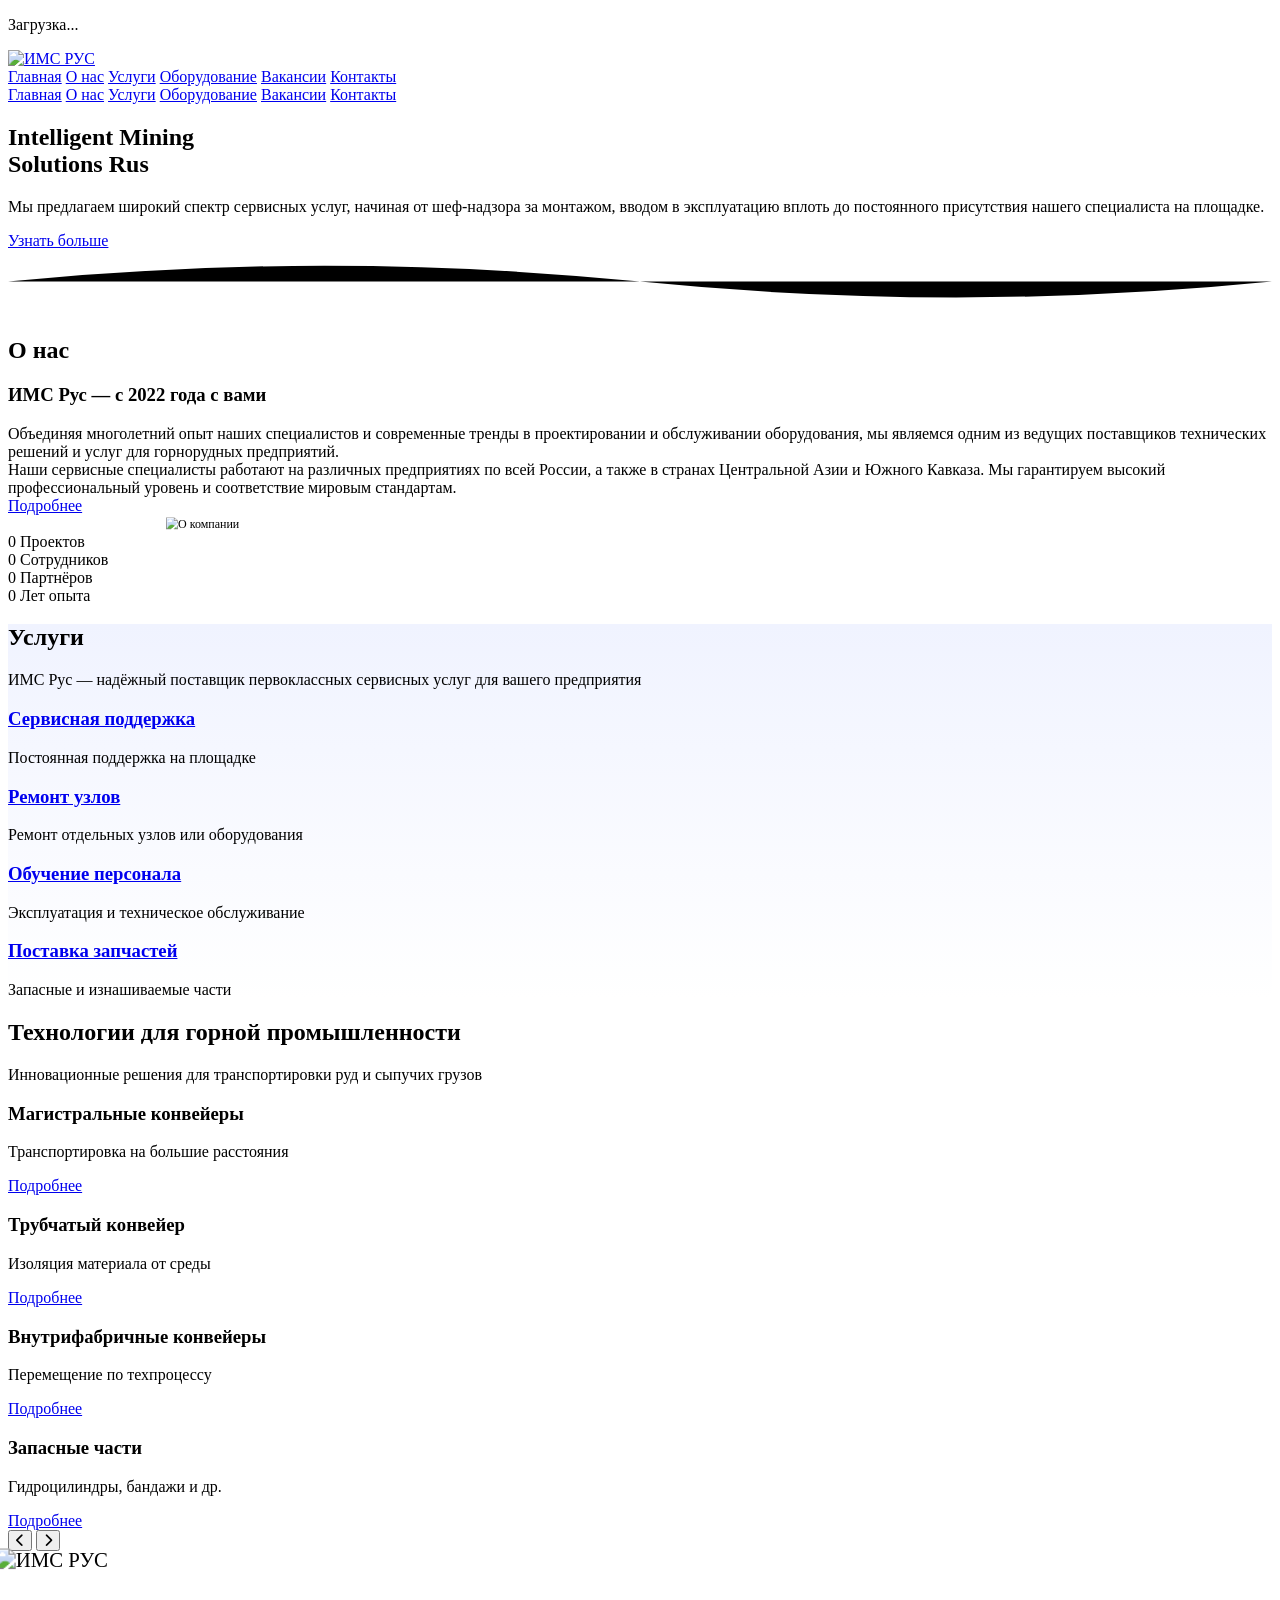
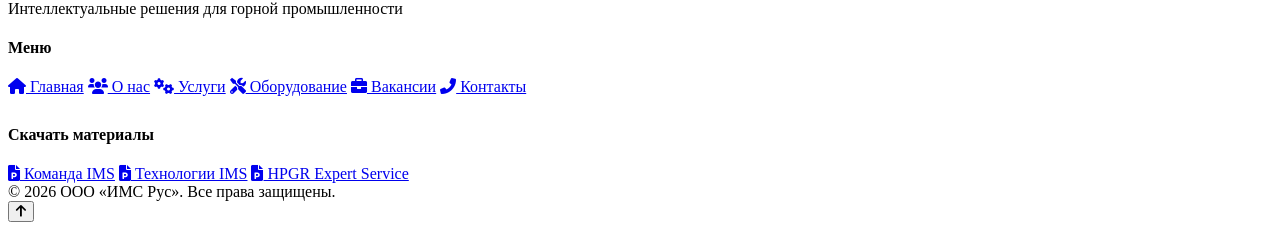
==== index.html @ cddc8744 "Add files via upload" ====
<!DOCTYPE html>
<html lang="ru">
<head>
    <meta charset="UTF-8">
    <meta name="viewport" content="width=device-width, initial-scale=1.0, maximum-scale=1.0, user-scalable=yes">
    <title>ИМС РУС — интеллектуальные решения</title>
    <link rel="preconnect" href="https://fonts.googleapis.com">
    <link rel="preconnect" href="https://fonts.gstatic.com" crossorigin>
    <link href="https://fonts.googleapis.com/css2?family=Inter:wght@400;700&family=Roboto:wght@400;700&family=Open+Sans:wght@400;700&display=swap" rel="stylesheet">
    <link rel="stylesheet" href="https://cdnjs.cloudflare.com/ajax/libs/font-awesome/6.0.0-beta3/css/all.min.css">
    <link rel="stylesheet" href="css/style.css">
    <script src="https://cdn.jsdelivr.net/particles.js/2.0.0/particles.min.js"></script>
</head>
<body>
    <div id="preloader">
        <div class="preloader-content">
            <div class="preloader-spinner"></div>
            <p>Загрузка...</p>
        </div>
    </div>

    <div id="particles-js" style="position: fixed; top: 0; left: 0; width: 100%; height: 100%; z-index: -3; pointer-events: none;"></div>

    <div class="progress-bar" id="progressBar"></div>

    <div class="shape shape--1"></div>
    <div class="shape shape--2"></div>
    <div class="shape shape--3"></div>
    <div class="shape shape--4"></div>

    <div class="industry-bg" id="industryBg"></div>

    <header id="header">
        <div class="container">
            <div class="header__inner">
                <a href="index.html" class="logo">
                    <img id="logoImg" src="images/logo.png" alt="ИМС РУС">
                </a>
                <nav class="nav">
                    <a href="index.html" class="active">Главная</a>
                    <a href="about.html">О нас</a>
                    <a href="servise.html">Услуги</a>
                    <a href="products.html">Оборудование</a>
                    <a href="vacancy.html">Вакансии</a>
                    <a href="contacts.html">Контакты</a>
                </nav>
                <div class="burger" id="burger">
                    <span></span>
                    <span></span>
                    <span></span>
                </div>
            </div>
            <div class="mobile-menu" id="mobileMenu">
                <a href="index.html" class="active">Главная</a>
                <a href="about.html">О нас</a>
                <a href="servise.html">Услуги</a>
                <a href="products.html">Оборудование</a>
                <a href="vacancy.html">Вакансии</a>
                <a href="contacts.html">Контакты</a>
            </div>
        </div>
    </header>

    <main>
        <section class="hero" id="home">
            <div class="hero__bg"></div>
            <div class="hero__overlay parallax-bg" style="background-image: url('images/hero_main1.jpg'); opacity: 0.4;"></div>
            <div class="hero__pattern"></div>
            <div class="container hero__content">
                <div class="hero__text-panel">
                    <h1 class="hero__title">Intelligent Mining<br>Solutions Rus</h1>
                    <p class="hero__subtitle">Мы предлагаем широкий спектр сервисных услуг, начиная от шеф-надзора за монтажом, вводом в эксплуатацию вплоть до постоянного присутствия нашего специалиста на площадке.</p>
                    <a href="about.html" class="btn btn--primary">Узнать больше</a>
                </div>
            </div>
        </section>

        <div class="section-divider">
            <svg class="divider-svg" viewBox="0 0 1200 60" preserveAspectRatio="none">
                <path class="divider-path" d="M0,30 Q300,0 600,30 T1200,30" />
            </svg>
        </div>

        <section class="section" id="about">
            <div class="container reveal">
                <h2 class="section__title">О нас</h2>
                <div class="about">
                    <div class="about__content text-card">
                        <h3 class="about__title">ИМС Рус — с 2022 года с вами</h3>
                        <div class="insight-cards">
                            <div class="insight-card">
                                <div class="insight-card__icon"></div>
                                <div class="insight-card__text">Объединяя многолетний опыт наших специалистов и современные тренды в проектировании и обслуживании оборудования, мы являемся одним из ведущих поставщиков технических решений и услуг для горнорудных предприятий.</div>
                            </div>
                            <div class="insight-card">
                                <div class="insight-card__icon"></div>
                                <div class="insight-card__text">Наши сервисные специалисты работают на различных предприятиях по всей России, а также в странах Центральной Азии и Южного Кавказа. Мы гарантируем высокий профессиональный уровень и соответствие мировым стандартам.</div>
                            </div>
                        </div>
                        <a href="about.html" class="btn btn--primary" style="margin-top: 30px;">Подробнее</a>
                    </div>
                    <div class="about__image dynamic-gradient-left" style="scale: 0.75;">
                        <img src="images/main4.jpg" alt="О компании">
                    </div>
                </div>
            </div>
            <div class="section__shape"></div>
        </section>

        <section class="section">
            <div class="container reveal">
                <div class="stats">
                    <div class="stat-item">
                        <span class="stat-number" data-target="50">0</span>
                        <span class="stat-label">Проектов</span>
                    </div>
                    <div class="stat-item">
                        <span class="stat-number" data-target="120">0</span>
                        <span class="stat-label">Сотрудников</span>
                    </div>
                    <div class="stat-item">
                        <span class="stat-number" data-target="30">0</span>
                        <span class="stat-label">Партнёров</span>
                    </div>
                    <div class="stat-item">
                        <span class="stat-number" data-target="15">0</span>
                        <span class="stat-label">Лет опыта</span>
                    </div>
                </div>
            </div>
        </section>

        <section class="section conveyor-bg" id="services" style="background: linear-gradient(180deg, #f0f3ff 0%, #ffffff 100%);">
            <div class="container reveal">
                <h2 class="section__title">Услуги</h2>
                <p class="section__subtitle">ИМС Рус — надёжный поставщик первоклассных сервисных услуг для вашего предприятия</p>
                <div class="services-grid reveal-stagger">
                    <div class="service-card">
                        <div class="service-card__image" style="background-image: url('images/pididi.jpg');"></div>
                        <div class="service-card__content">
                            <h3 class="service-card__title"><a href="servise.html">Сервисная поддержка</a></h3>
                            <p class="service-card__text">Постоянная поддержка на площадке</p>
                        </div>
                    </div>
                    <div class="service-card">
                        <div class="service-card__image" style="background-image: url('images/dydya1.jpg');"></div>
                        <div class="service-card__content">
                            <h3 class="service-card__title"><a href="servise.html">Ремонт узлов</a></h3>
                            <p class="service-card__text">Ремонт отдельных узлов или оборудования</p>
                        </div>
                    </div>
                    <div class="service-card">
                        <div class="service-card__image" style="background-image: url('images/dydya.jpg');"></div>
                        <div class="service-card__content">
                            <h3 class="service-card__title"><a href="servise.html">Обучение персонала</a></h3>
                            <p class="service-card__text">Эксплуатация и техническое обслуживание</p>
                        </div>
                    </div>
                    <div class="service-card">
                        <div class="service-card__image" style="background-image: url('images/zaph.jpg');"></div>
                        <div class="service-card__content">
                            <h3 class="service-card__title"><a href="servise.html">Поставка запчастей</a></h3>
                            <p class="service-card__text">Запасные и изнашиваемые части</p>
                        </div>
                    </div>
                </div>
            </div>
            <div class="section__shape--left"></div>
        </section>

        <section class="section" id="products">
            <div class="container reveal">
                <h2 class="section__title">Технологии для горной промышленности</h2>
                <p class="section__subtitle">Инновационные решения для транспортировки руд и сыпучих грузов</p>
                <div class="products-slider">
                    <div class="slider-container" id="slider">
                        <div class="product-card">
                            <div class="product-card__image" style="background-image: url('images/magistr.jpg');"></div>
                            <div class="product-card__content">
                                <h3 class="product-card__title">Магистральные конвейеры</h3>
                                <p class="product-card__descr">Транспортировка на большие расстояния</p>
                                <a href="products.html" class="btn-small">Подробнее</a>
                            </div>
                        </div>
                        <div class="product-card">
                            <div class="product-card__image" style="background-image: url('images/truba.jpg');"></div>
                            <div class="product-card__content">
                                <h3 class="product-card__title">Трубчатый конвейер</h3>
                                <p class="product-card__descr">Изоляция материала от среды</p>
                                <a href="products.html" class="btn-small">Подробнее</a>
                            </div>
                        </div>
                        <div class="product-card">
                            <div class="product-card__image" style="background-image: url('images/fabric.jpg');"></div>
                            <div class="product-card__content">
                                <h3 class="product-card__title">Внутрифабричные конвейеры</h3>
                                <p class="product-card__descr">Перемещение по техпроцессу</p>
                                <a href="products.html" class="btn-small">Подробнее</a>
                            </div>
                        </div>
                        <div class="product-card">
                            <div class="product-card__image" style="background-image: url('images/fallos.jpg');"></div>
                            <div class="product-card__content">
                                <h3 class="product-card__title">Запасные части</h3>
                                <p class="product-card__descr">Гидроцилиндры, бандажи и др.</p>
                                <a href="products.html" class="btn-small">Подробнее</a>
                            </div>
                        </div>
                    </div>
                </div>
                <button class="slider-btn slider-prev"><i class="fas fa-chevron-left"></i></button>
                <button class="slider-btn slider-next"><i class="fas fa-chevron-right"></i></button>
            </div>
        </section>
    </main>

    <footer id="contacts">
        <div class="container">
            <div class="footer__grid">
        <div class="footer__col footer__col--logo">
            <img src="images/logo_negate.png" alt="ИМС РУС" class="no-lightbox" style="max-width: 280px; margin-bottom: 15px; scale: 1.3;">
            <p>Интеллектуальные решения для горной промышленности</p>
        </div>
        <div class="footer__col footer__col--menu">
        <h4>Меню</h4>
        <div class="menu-links">
            <a href="index.html"><i class="fas fa-home"></i> Главная</a>
            <a href="about.html"><i class="fas fa-users"></i> О нас</a>
            <a href="servise.html"><i class="fas fa-cogs"></i> Услуги</a>
            <a href="products.html"><i class="fas fa-tools"></i> Оборудование</a>
            <a href="vacancy.html"><i class="fas fa-briefcase"></i> Вакансии</a>
            <a href="contacts.html"><i class="fas fa-phone-alt"></i> Контакты</a>
        </div>

        <h4 style="margin-top: 30px;">Скачать материалы</h4>
        <div class="materials-links">
            <a href="download/1.pdf" target="_blank"><i class="fas fa-file-powerpoint"></i> Команда IMS</a>
            <a href="download/2.pdf" target="_blank"><i class="fas fa-file-powerpoint"></i> Технологии IMS</a>
            <a href="download/IMS_3.pptx" target="_blank"><i class="fas fa-file-powerpoint"></i> HPGR Expert Service</a>
        </div>
    </div>
        </div>
        <div class="footer__bottom">
    © 2026 ООО «ИМС Рус». Все права защищены.
</div>
    </footer>

    <button class="scroll-top" id="scrollTop"><i class="fas fa-arrow-up"></i></button>

    <script src="script/script.js"></script>
</body>
</html>
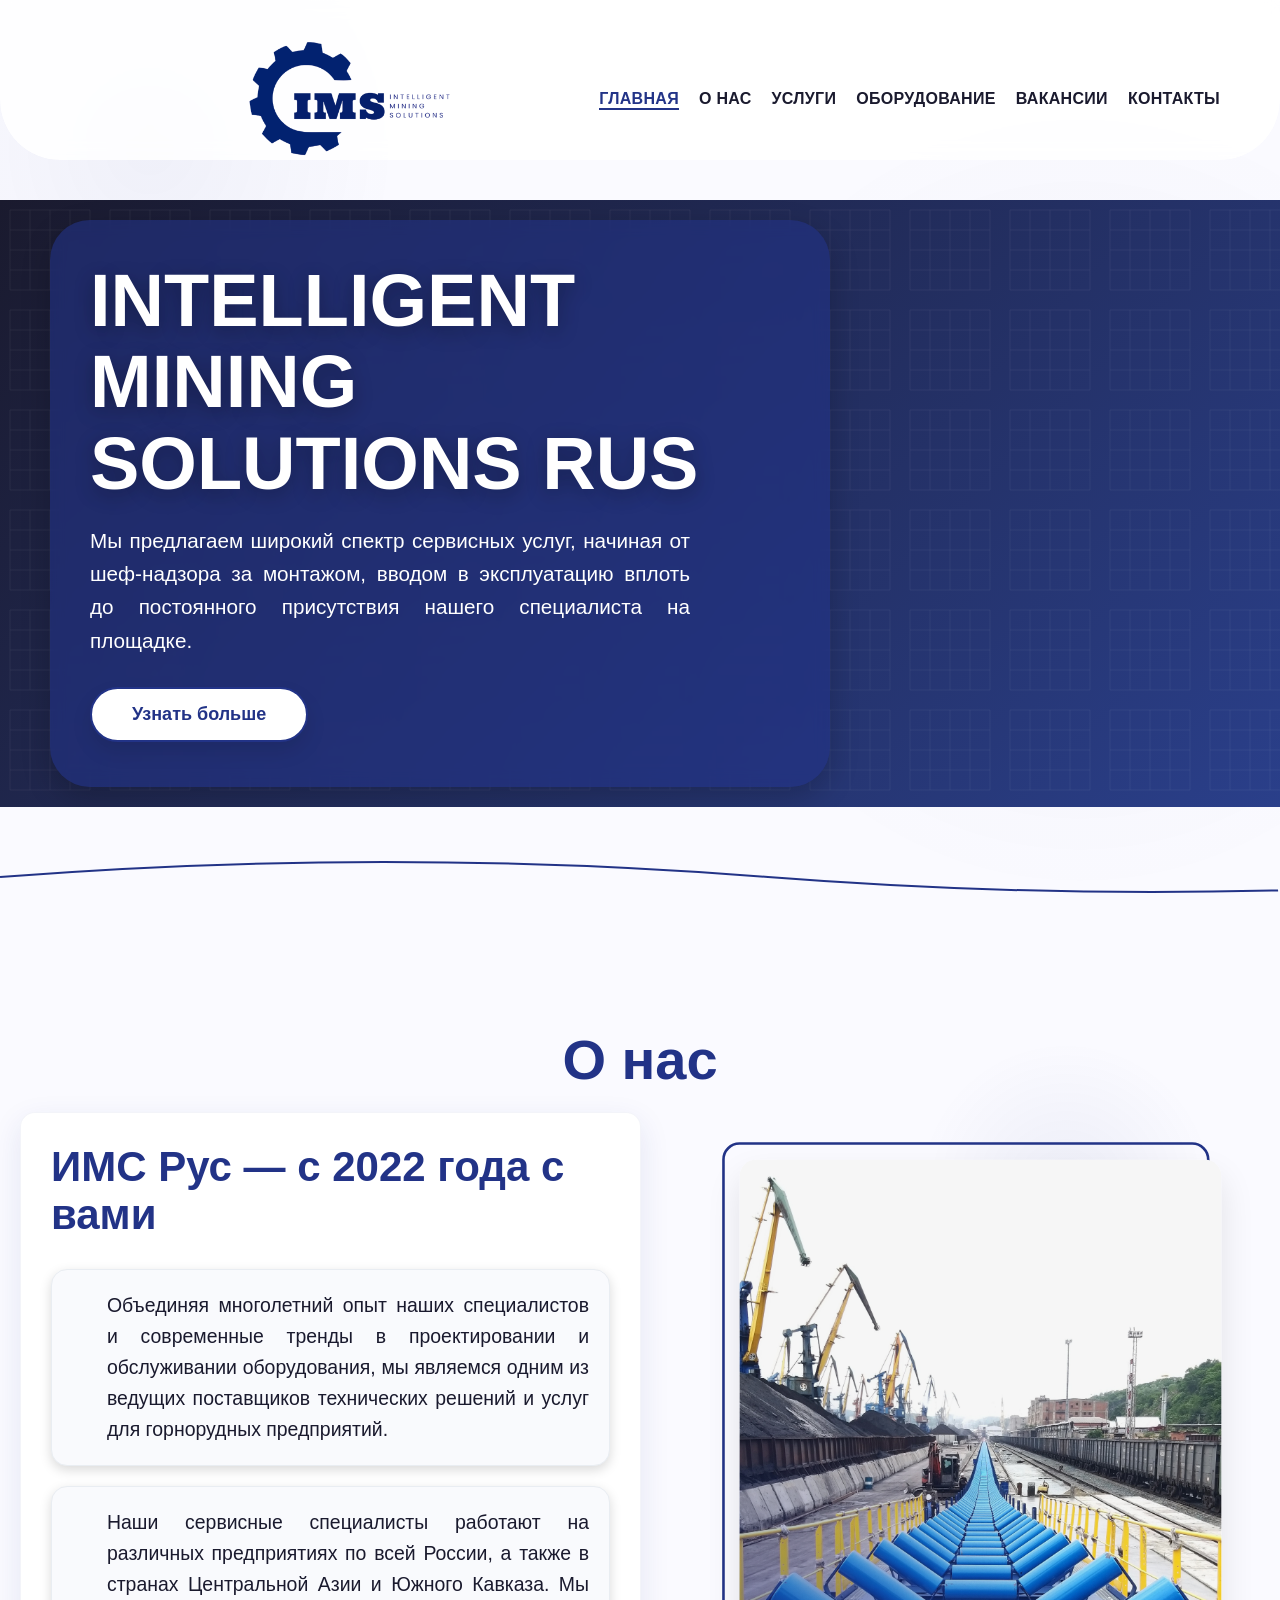
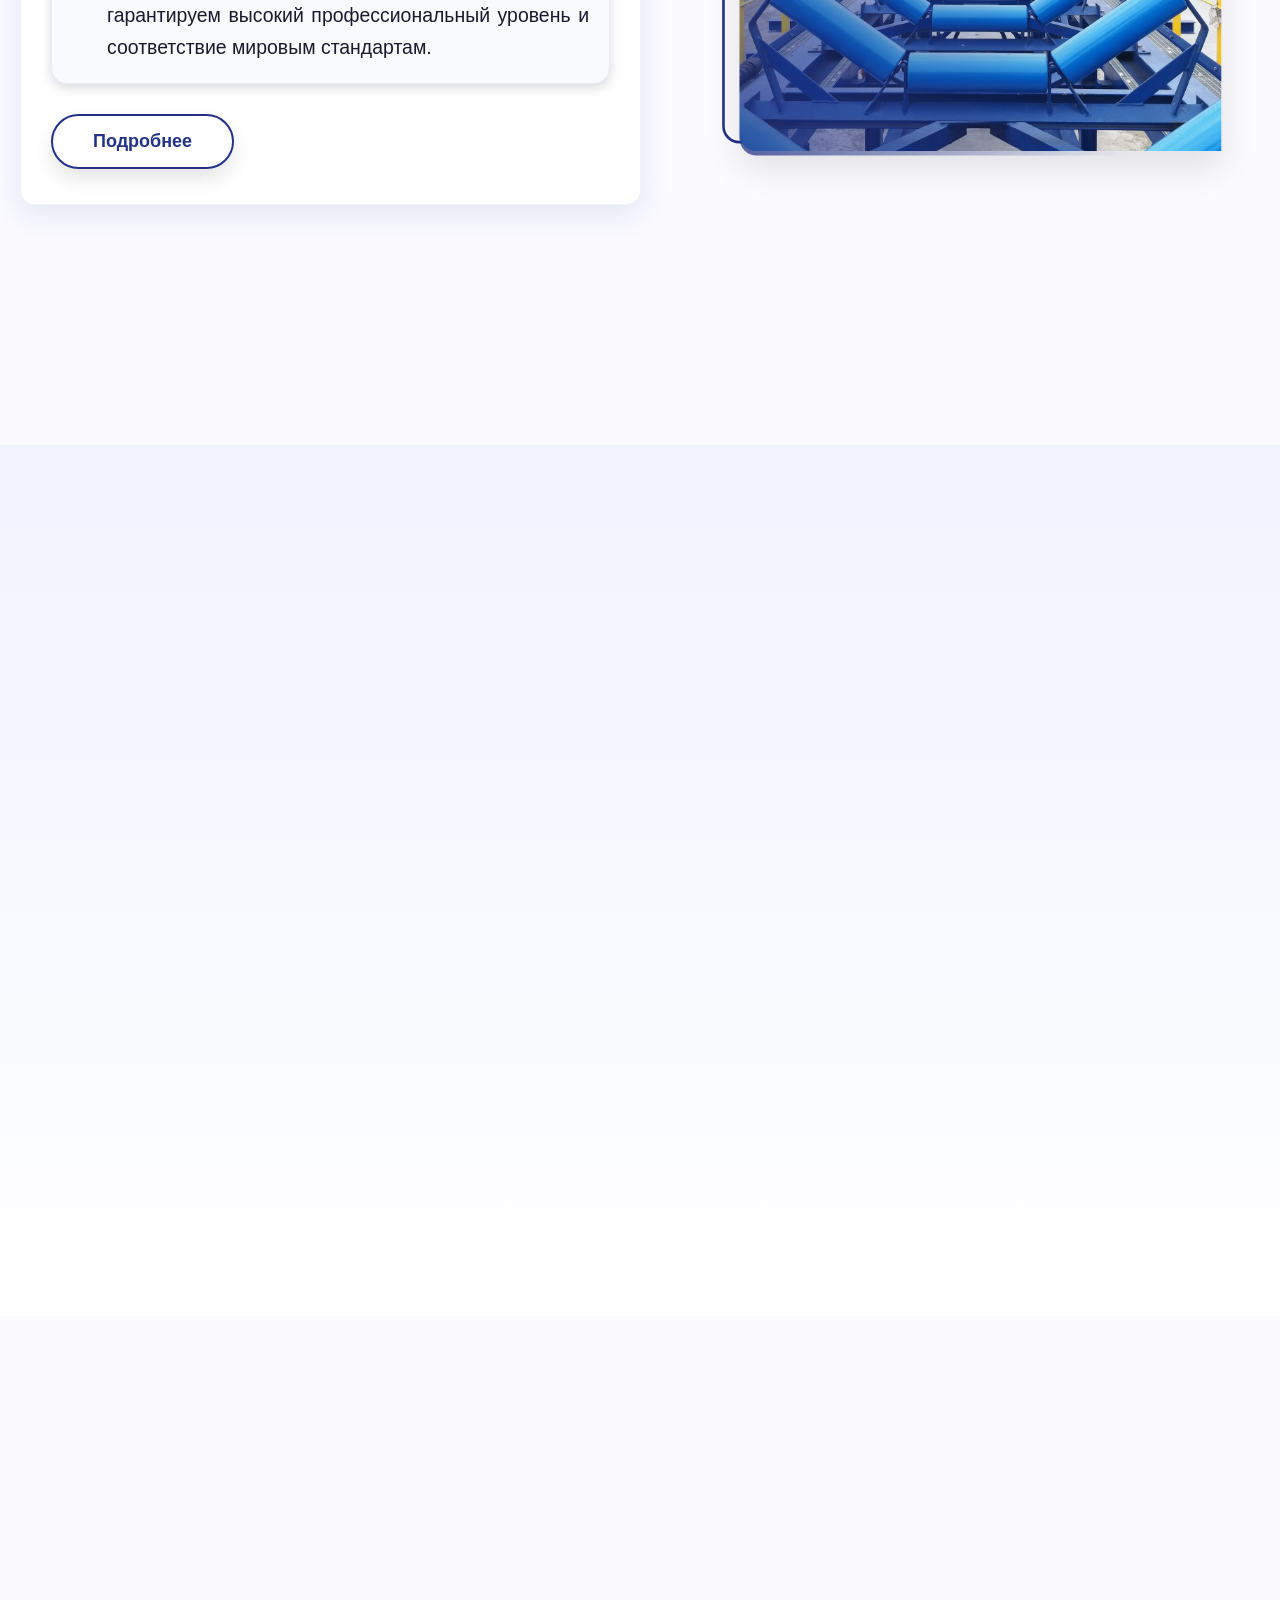
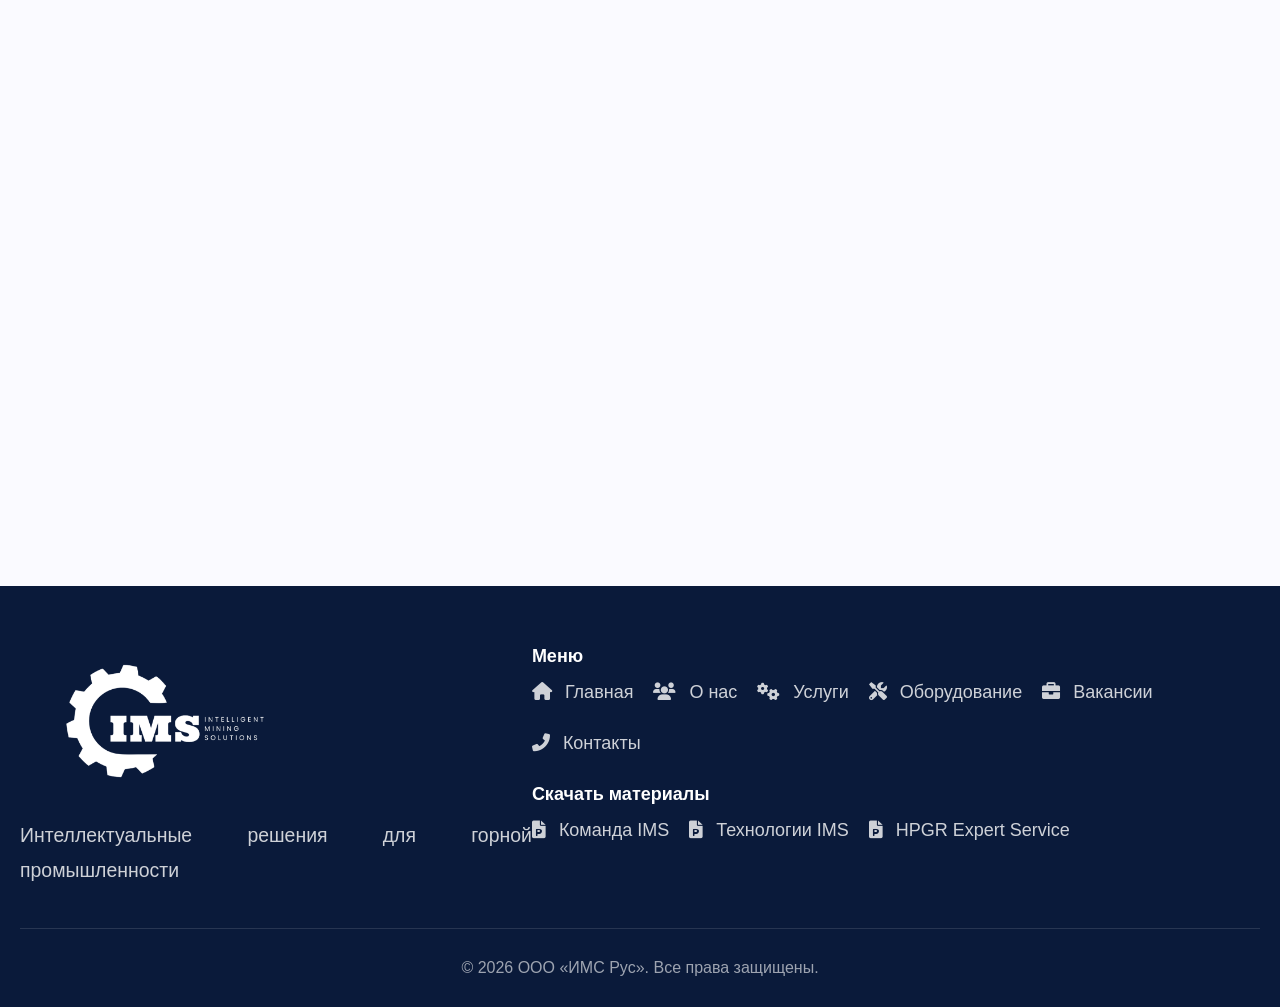
==== commit f7848bee: "Add files via upload" ====
--- a/index.html
+++ b/index.html
@@ -150,7 +150,7 @@
                         </div>
                     </div>
                     <div class="service-card">
-                        <div class="service-card__image" style="background-image: url('images/dydya.jpg');"></div>
+                        <div class="service-card__image" style="background-image: url('images/dydya.JPG');"></div>
                         <div class="service-card__content">
                             <h3 class="service-card__title"><a href="servise.html">Обучение персонала</a></h3>
                             <p class="service-card__text">Эксплуатация и техническое обслуживание</p>
--- a/css/style.css
+++ b/css/style.css
@@ -0,0 +1,2675 @@
+* {
+    margin: 0;
+    padding: 0;
+    box-sizing: border-box;
+}
+
+
+
+body {
+    font-family: 'Open Sans', sans-serif;
+    font-size: 18px;
+    color: #1a1a2e;
+    background: #fafaff;
+    overflow-x: hidden;
+    position: relative;
+}
+/* Геометрические фоны */
+.shape {
+    position: fixed;
+    z-index: -2;
+    opacity: 0.4;
+    pointer-events: none;
+}
+.shape--1 {
+    top: -100px;
+    left: -100px;
+    width: 500px;
+    height: 500px;
+    background: radial-gradient(circle, #22338720 0%, transparent 70%);
+    border-radius: 50%;
+}
+.shape--2 {
+    bottom: 0;
+    right: -200px;
+    width: 800px;
+    height: 800px;
+    background: radial-gradient(circle, #1a297320 0%, transparent 70%);
+    border-radius: 50%;
+}
+.shape--3 {
+    top: 30%;
+    left: 10%;
+    width: 300px;
+    height: 300px;
+    background: repeating-linear-gradient(45deg, #22338710 0px, #22338710 20px, transparent 20px, transparent 40px);
+    transform: rotate(15deg);
+}
+.shape--4 {
+    bottom: 20%;
+    right: 5%;
+    width: 400px;
+    height: 200px;
+    background: linear-gradient(135deg, #1a297315 0%, #22338715 100%);
+    clip-path: polygon(25% 0%, 100% 0%, 75% 100%, 0% 100%);
+}
+
+/* Контейнер для индустриальных фоновых элементов */
+.industry-bg {
+    position: fixed;
+    top: 0;
+    left: 0;
+    width: 100%;
+    height: 100%;
+    z-index: -1;
+    pointer-events: none;
+    overflow: hidden;
+}
+.industry-item {
+    position: absolute;
+    color: #aaa;
+    opacity: 0.15;
+    font-size: 46px;
+    transform: translate(-50%, -50%);
+    transition: opacity 0.3s, filter 0.3s, transform 0.3s;
+    filter: blur(2px);
+    will-change: transform, opacity, filter;
+    pointer-events: none;
+}
+.industry-item.active {
+    opacity: 0.6;
+    filter: blur(0);
+    z-index: 1;
+}
+
+.container {
+    max-width: 1400px;
+    margin: 0 auto;
+    padding: 0 20px;
+}
+/* Шапка */
+header {
+    position: sticky;
+    top: 0;
+    z-index: 100;
+    background: transparent;
+    backdrop-filter: none;
+    border-radius: 60px 60px 60px 60px !important;
+    transition: box-shadow 0.5s ease;
+}
+header::before {
+    content: '';
+    position: absolute;
+    top: 0;
+    left: 50%;
+    transform: translateX(-50%) translateZ(0);
+    width: 100%;
+    height: 80%;
+    background: rgba(255, 255, 255, 0.85);
+    backdrop-filter: blur(8px);
+    -webkit-backdrop-filter: blur(8px);
+    z-index: -1;
+    border-radius: 0 0 60px 60px;
+    transition: border-radius 0.5s ease, width 0.5s ease, background 0.5s ease;
+    -webkit-mask-image: -webkit-radial-gradient(white, black);
+    mask-image: radial-gradient(white, black);
+    overflow: hidden;
+    will-change: width, border-radius;
+}
+header.scrolled::before {
+    background: rgba(255, 255, 255, 0.5);
+    transition: border-radius 0.5s ease, width 0.5s ease, background 0.5s ease;
+    border-radius: 0px 0px 120px 120px !important;
+    width: 65%;
+}
+.header__inner {
+    display: flex;
+    align-items: center;
+    justify-content: space-between;
+    padding: 2px 0;
+}
+.logo {
+    display: flex;
+    width: 350px;
+    justify-content: center;
+    align-items: center;
+    height: 250px;
+    overflow: hidden;
+    margin-left: 120px;
+}
+.logo img {
+    margin-right: 0px;
+    width: 90%;
+    height: 90%;
+    object-fit: cover;
+}
+.nav {
+    display: flex;
+    gap: 20px;
+    padding: 2px 40px;
+    border-radius: 50px;
+    margin-left: 10px;
+}
+.nav a {
+    font-weight: 600;
+    font-size: 16px;
+    color: #1a1a2e;
+    text-decoration: none;
+    position: relative;
+    padding-bottom: 2px;
+    text-transform: uppercase;
+    letter-spacing: 0.3px;
+    transition: color 0.3s;
+    white-space: nowrap;
+}
+.nav a::after {
+    content: '';
+    position: absolute;
+    left: 0;
+    bottom: 0;
+    width: 0;
+    height: 2px;
+    background: #223387;
+    transition: width 0.3s;
+}
+.nav a:hover {
+    color: #223387;
+}
+.nav a:hover::after {
+    width: 100%;
+}
+.burger {
+    display: none;
+    flex-direction: column;
+    gap: 5px;
+    cursor: pointer;
+    margin-left: auto;
+}
+.burger span {
+    width: 25px;
+    height: 3px;
+    background: #223387;
+    border-radius: 3px;
+    transition: all 0.3s;
+}
+.burger.active span:nth-child(1) {
+    transform: rotate(45deg) translate(5px, 5px);
+}
+.burger.active span:nth-child(2) {
+    opacity: 0;
+}
+.burger.active span:nth-child(3) {
+    transform: rotate(-45deg) translate(7px, -7px);
+}
+.mobile-menu {
+    display: none;
+    background: white;
+    padding: 80px;
+    border-radius: 0 0 20px 20px;
+    box-shadow: 0 10px 30px rgba(0,0,0,0.1);
+}
+.mobile-menu.active {
+    display: block;
+}
+.mobile-menu a {
+    display: block;
+    padding: 12px 0;
+    font-weight: 600;
+    color: #1a1a2e;
+    text-decoration: none;
+    border-bottom: 1px solid #eee;
+}
+.mobile-menu a:last-child {
+    border-bottom: none;
+}
+/* Герой */
+.hero {
+    position: relative;
+    min-height: 600px;
+    display: flex;
+    align-items: center;
+    color: white;
+    overflow: hidden;
+}
+.hero__bg {
+    position: absolute;
+    top: 0;
+    left: 0;
+    width: 100%;
+    height: 100%;
+    background: linear-gradient(135deg, #1a1a2e, #2a3f8a, #1a1a2e);
+    background-size: 200% 200%;
+    animation: gradientShift 15s ease infinite;
+    z-index: -2;
+}
+@keyframes gradientShift {
+    0% { background-position: 0% 50%; }
+    50% { background-position: 100% 50%; }
+    100% { background-position: 0% 50%; }
+}
+.hero__overlay {
+    position: absolute;
+    top: 0;
+    left: 0;
+    width: 100%;
+    height: 100%;
+    background-size: cover;
+    background-position: center;
+    z-index: -2;
+    opacity: 0.7;
+}
+.hero__pattern {
+    position: absolute;
+    top: 0;
+    left: 0;
+    width: 100%;
+    height: 100%;
+    background-image: url('data:image/svg+xml;utf8,<svg xmlns="http://www.w3.org/2000/svg" viewBox="0 0 100 100" opacity="0.1"><path d="M10 10 L 90 10 M10 30 L 90 30 M10 50 L 90 50 M10 70 L 90 70 M10 90 L 90 90 M10 10 L 10 90 M30 10 L 30 90 M50 10 L 50 90 M70 10 L 70 90 M90 10 L 90 90" stroke="white" stroke-width="0.5" fill="none"/></svg>');
+    background-size: 100px 100px;
+    z-index: -1;
+    pointer-events: none;
+}
+.hero__content {
+    max-width: 800px;
+    padding: 20px 20px 20px 0;
+    margin-left: 50px;
+    z-index: 2;
+    position: relative;
+}
+.hero__text-panel {
+    background: rgba(34, 51, 135, 0.6);
+    backdrop-filter: blur(8px);
+    border-radius: 40px;
+    padding: 40px;
+    box-shadow: 0 10px 30px rgba(0,0,0,0.2);
+}
+.hero__title {
+    font-weight: 700;
+    font-size: 74px;
+    line-height: 1.1;
+    margin-bottom: 20px;
+    text-transform: uppercase;
+    text-shadow: 0 5px 20px rgba(0,0,0,0.3);
+}
+.hero__subtitle {
+    font-size: 22px;
+    font-weight: 400;
+    line-height: 1.6;
+    margin-bottom: 30px;
+    max-width: 600px;
+}
+.btn {
+    display: inline-block;
+    padding: 15px 40px;
+    font-weight: 600;
+    font-size: 18px;
+    text-decoration: none;
+    border-radius: 50px;
+    transition: all 0.3s;
+    border: 2px solid #223387;
+    cursor: pointer;
+    position: relative;
+    overflow: hidden;
+}
+.btn--primary {
+    background: white;
+    color: #223387;
+    box-shadow: 0 10px 20px rgba(0,0,0,0.1);
+}
+.btn--primary:hover {
+    background: #223387;
+    color: white;
+    transform: translateY(-3px);
+    box-shadow: 0 15px 30px rgba(34,51,135,0.3);
+}
+.btn-small {
+    display: inline-block;
+    padding: 10px 25px;
+    background: white;
+    color: #223387;
+    border-radius: 50px;
+    text-decoration: none;
+    font-weight: 500;
+    font-size: 16px;
+    border: 2px solid #223387;
+    transition: all 0.3s;
+    position: relative;
+    overflow: hidden;
+}
+.btn-small:hover {
+    background: #223387;
+    color: white;
+}
+.ripple {
+    position: absolute;
+    border-radius: 50%;
+    background: rgba(255, 255, 255, 0.5);
+    transform: scale(0);
+    animation: ripple-animation 0.6s linear;
+    pointer-events: none;
+}
+@keyframes ripple-animation {
+    to { transform: scale(4); opacity: 0; }
+}
+.section {
+    padding: 80px 0;
+    position: relative;
+}
+.section__title {
+    font-weight: 700;
+    font-size: 56px;
+    color: #223387;
+    margin-bottom: 20px;
+    text-align: center;
+}
+.section__subtitle {
+    font-size: 22px;
+    color: #4a4a6a;
+    max-width: 700px;
+    margin: 0 auto 60px;
+    text-align: center;
+    line-height: 1.7;
+}
+.section__shape {
+    position: absolute;
+    top: 10%;
+    right: 5%;
+    width: 300px;
+    height: 300px;
+    background: radial-gradient(circle, #22338710 0%, transparent 70%);
+    border-radius: 50%;
+    z-index: -1;
+}
+.section__shape--left {
+    left: 5%;
+    right: auto;
+    background: linear-gradient(45deg, #1a297315, transparent);
+    clip-path: polygon(0 0, 100% 0, 80% 100%, 0% 100%);
+}
+.about {
+    display: flex;
+    gap: 60px;
+    align-items: center;
+}
+.about__content {
+    flex: 1;
+}
+.about__title {
+    font-size: 42px;
+    font-weight: 600;
+    color: #223387;
+    margin-bottom: 30px;
+}
+.about__text {
+    font-size: 20px;
+    line-height: 1.8;
+    color: #33334e;
+    margin-bottom: 30px;
+}
+.about__image {
+    flex: 1;
+    position: relative;
+}
+.about__image img {
+    width: 100%;
+    border-radius: 20px;
+    box-shadow: 0 20px 40px rgba(0,0,0,0.1);
+}
+.about__image::before {
+    content: '';
+    position: absolute;
+    top: -20px;
+    left: -20px;
+    width: 100%;
+    height: 100%;
+    border: 3px solid #223387;
+    border-radius: 20px;
+    z-index: -1;
+}
+.services-grid {
+    display: grid;
+    grid-template-columns: repeat(4, 1fr);
+    gap: 25px;
+    margin-top: 40px;
+}
+.service-card {
+    background: white;
+    border-radius: 20px;
+    overflow: hidden;
+    box-shadow: 0 15px 30px rgba(0,0,0,0.05);
+    transition: transform 0.4s, box-shadow 0.4s, border-color 0.4s;
+    border: 1px solid #eee;
+    width: 100%;
+    transform-style: preserve-3d;
+    perspective: 1000px;
+}
+.service-card:hover {
+    transform: translateY(-10px) scale(1.02) rotateX(2deg) rotateY(2deg);
+    box-shadow: 0 25px 50px rgba(34,51,135,0.2), 0 0 30px rgba(34,51,135,0.4);
+    border-color: #223387;
+}
+.service-card__image {
+    height: 260px;
+    background-size: cover;
+    background-position: center;
+    clip-path: polygon(0 0, 100% 0, 100% 85%, 0 100%);
+    transition: clip-path 0.4s, transform 0.5s;
+}
+.service-card:hover .service-card__image {
+    clip-path: polygon(0 0, 100% 0, 100% 90%, 0 100%);
+    transform: scale(1.05);
+}
+.service-card__content {
+    padding: 30px 25px 40px;
+}
+.service-card__title {
+    font-size: 24px;
+    font-weight: 600;
+    color: #223387;
+    margin-bottom: 15px;
+}
+.service-card__title a {
+    text-decoration: none;
+    color: inherit;
+}
+.service-card__text {
+    font-size: 18px;
+    color: #4a4a6a;
+    line-height: 1.6;
+}
+.products-slider {
+    overflow: hidden;
+    padding: 25px 0;
+    position: relative;
+    z-index: -1500;
+}
+.slider-container {
+    display: flex;
+    z-index: -1500;
+    transition: transform 0.5s ease;
+    width: 100%;
+    gap: 30px;
+}
+.slider-btn {
+    position: absolute;
+    top: 50%;
+    transform: translateY(50%);
+    width: 50px;
+    height: 50px;
+    background: rgba(255, 255, 255, 0.8);
+    border: 1px solid #223387;
+    border-radius: 50%;
+    box-shadow: 0 2px 8px rgba(0, 0, 0, 0.1);
+    cursor: pointer;
+    z-index: 250;
+    display: flex;
+    align-items: center;
+    justify-content: center;
+    font-size: 24px;
+    color: #223387;
+    transition: all 0.3s;
+    backdrop-filter: blur(4px);
+}
+.slider-btn:hover {
+    background: white;
+    z-index: 150;
+    border-color: #223387;
+    box-shadow: 0 6px 15px rgba(34, 51, 135, 0.3);
+    transform: translateY(50%) scale(1.05);
+}
+.slider-prev {
+    left: -80px;
+}
+.slider-next {
+    right: -80px;
+}
+@media (max-width: 768px) {
+    .slider-btn {
+        width: 40px;
+        height: 40px;
+        font-size: 20px;
+        top: 50%;
+    }
+}
+@media (max-width: 480px) {
+    .slider-btn {
+        width: 36px;
+        height: 36px;
+        font-size: 18px;
+        top: 50%;
+    }
+}
+.product-card {
+    flex: 0 0 calc(33.333% - 20px);
+    scale: 0.9;
+    background: white;
+    border-radius: 20px;
+    overflow: hidden;
+    box-shadow: 0 10px 20px rgba(0,0,0,0.05);
+    border: 1px solid #eee;
+    transition: transform 0.4s, box-shadow 0.4s, border-color 0.4s;
+    transform-style: preserve-3d;
+    perspective: 1000px;
+    z-index: 10000;
+}
+.product-card:hover {
+    transform: scale(1.20) rotateX(2deg) rotateY(2deg);
+    box-shadow: 0 15px 30px rgba(34,51,135,0.15), 0 0 15px rgba(34,51,135,0.4);
+    border-color: #223387;
+    z-index: 10000;
+}
+.product-card__image {
+    height: 260px;
+    z-index: 10000;
+    background-size: cover;
+    background-position: center;
+    transition: transform 0.5s;
+}
+.product-card:hover .product-card__image {
+    transform: scale(1.05);
+    z-index: 10000;
+}
+.product-card__content {
+    padding: 25px;
+    z-index: 650;
+}
+.product-card__title {
+    font-size: 24px;
+    font-weight: 600;
+    z-index: 650;
+    color: #223387;
+    margin-bottom: 10px;
+}
+.product-card__descr {
+    font-size: 18px;
+    color: #4a4a6a;
+    z-index: 10000;
+    line-height: 1.6;
+    margin-bottom: 20px;
+}
+footer {
+    background: #0a1a3a;
+    color: white;
+    padding: 60px 0 30px;
+    position: relative;
+    overflow: hidden;
+}
+.footer__grid {
+    display: flex !important;
+    flex-direction: row !important;
+    flex-wrap: nowrap !important;
+    justify-content: flex-start !important;
+    align-items: flex-start !important;
+    gap: 100px !important;
+    width: 100% !important;
+    margin-bottom: 40px !important;
+}
+.footer__col {
+    flex: 0 1 auto !important;
+    min-width: auto !important;
+    text-align: left !important;
+    margin: 0 !important;
+    padding: 0 !important;
+}
+.footer__col p {
+    line-height: 1.8;
+    opacity: 0.8;
+}
+.footer__col a {
+    color: white;
+    text-decoration: none;
+    display: block;
+    margin-bottom: 10px;
+    opacity: 0.8;
+    transition: opacity 0.3s;
+}
+.footer__col a:hover {
+    opacity: 1;
+}
+.footer__bottom {
+    border-top: 1px solid rgba(255,255,255,0.2);
+    padding-top: 30px;
+    text-align: center;
+    font-size: 16px;
+    opacity: 0.6;
+}
+.scroll-top {
+    position: fixed;
+    bottom: 30px;
+    right: 30px;
+    width: 56px;
+    height: 56px;
+    background: #223387;
+    border-radius: 50%;
+    display: flex;
+    align-items: center;
+    justify-content: center;
+    color: white;
+    font-size: 28px;
+    cursor: pointer;
+    border: 2px solid white;
+    opacity: 0;
+    visibility: hidden;
+    transition: all 0.3s;
+    z-index: 99;
+    box-shadow: 0 5px 15px rgba(0,0,0,0.2);
+}
+.scroll-top.show {
+    opacity: 1;
+    visibility: visible;
+}
+.scroll-top:hover {
+    background: white;
+    color: #223387;
+    border-color: #223387;
+}
+
+/* === АВТО-РАСШИРЕНИЕ ТЕКСТОВЫХ ПОЛЕЙ === */
+textarea {
+    overflow: hidden;
+    resize: vertical;
+    transition: height 0.1s ease;
+    font-family: inherit;
+    font-size: 18px;
+    padding: 15px;
+}
+
+/* === ДОПОЛНИТЕЛЬНЫЕ МЕДИАЗАПРОСЫ === */
+@media (max-width: 1200px) {
+    .container {
+        padding: 0 30px;
+    }
+}
+@media (max-width: 960px) {
+    .nav {
+        display: none;
+    }
+    .burger {
+        display: flex;
+    }
+    .about {
+        flex-direction: column;
+    }
+    .hero__title {
+        font-size: 54px;
+    }
+    .product-card {
+        flex: 0 0 calc(50% - 15px);
+    }
+    .hero__content {
+        margin-left: 0;
+        padding-left: 20px;
+    }
+    .services-grid {
+        grid-template-columns: repeat(2, 1fr);
+    }
+    .logo {
+        margin-left: 0;
+    }
+    header::before {
+        width: 80%;
+    }
+    .hero__text-panel {
+        padding: 30px;
+    }
+}
+@media (max-width: 768px) {
+    .section {
+        padding: 60px 0;
+    }
+    .section__title {
+        font-size: 42px;
+    }
+    .hero {
+        min-height: 500px;
+    }
+    .hero__title {
+        font-size: 42px;
+    }
+    .hero__subtitle {
+        font-size: 18px;
+    }
+    .hero__text-panel {
+        padding: 25px;
+        border-radius: 30px;
+    }
+    .about__title {
+        font-size: 32px;
+    }
+    .services-grid {
+        gap: 10px;
+    }
+    .service-card__content {
+        padding: 20px 15px 30px;
+    }
+    .service-card__title {
+        font-size: 20px;
+    }
+    .industry-bg {
+        display: none;
+    }
+    header::before {
+        width: 100%;
+        border-radius: 0 0 40px 40px;
+    }
+    .header__inner {
+        padding: 5px 0;
+    }
+    .mobile-menu {
+        padding: 40px 20px;
+    }
+    .service-card:hover, .product-card:hover {
+        transform: none;
+    }
+    .conveyor-bg::before {
+        animation: none;
+    }
+    .pulse-bg {
+        animation: none;
+    }
+    .parallax-bg {
+        background-attachment: scroll;
+    }
+    .industry-item:hover {
+        animation-duration: inherit !important;
+    }
+    .hero__bg {
+        animation: none;
+    }
+    .stat-number {
+        font-size: 40px;
+    }
+    .stat-label {
+        font-size: 16px;
+    }
+}
+@media (max-width: 640px) {
+    .product-card {
+        flex: 0 0 100%;
+    }
+    .section__title {
+        font-size: 36px;
+    }
+    .hero__title {
+        font-size: 36px;
+    }
+    .hero__subtitle {
+        font-size: 16px;
+    }
+    .services-grid {
+        grid-template-columns: 1fr;
+    }
+    .btn, .btn--primary {
+        padding: 12px 30px;
+        font-size: 15px;
+    }
+    .hero__text-panel {
+        padding: 20px;
+    }
+    .about__title {
+        font-size: 28px;
+    }
+    .footer__grid {
+        flex-direction: row !important;
+        flex-wrap: nowrap !important;
+        overflow-x: auto !important;
+        gap: 20px !important;
+    }
+    .footer__col {
+        min-width: 240px !important;
+        flex-shrink: 0 !important;
+    }
+    .scroll-top {
+        width: 44px;
+        height: 44px;
+        font-size: 22px;
+        bottom: 20px;
+        right: 20px;
+    }
+}
+@media (max-width: 480px) {
+    .container {
+        padding: 0 15px;
+    }
+    .hero__title {
+        font-size: 30px;
+    }
+    .hero__subtitle {
+        font-size: 15px;
+    }
+    .hero__text-panel {
+        padding: 15px;
+    }
+    .footer__grid {
+        overflow-x: auto !important;
+    }
+}
+
+/* Анимации при прокрутке (улучшенные) */
+.reveal {
+    opacity: 0;
+    transform: translateY(30px) scale(0.98);
+    transition: all 1s cubic-bezier(0.25, 0.46, 0.45, 0.94);
+}
+.reveal.active {
+    opacity: 1;
+    transform: translateY(0) scale(1);
+}
+
+header .container {
+    transition: padding 0.3s ease;
+}
+header.scrolled .container {
+    padding-left: 80px;
+    padding-right: 80px;
+}
+.nav {
+    transition: margin-left 0.3s ease, gap 0.3s ease;
+}
+header.scrolled .nav {
+    margin-left: 60px;
+    gap: 15px;
+}
+
+/* ========== ДОПОЛНИТЕЛЬНЫЕ СТИЛИ ========== */
+
+/* Список с иконками */
+.features-list {
+    list-style: none;
+    padding: 0;
+    margin: 0;
+}
+.features-list__item {
+    display: flex;
+    align-items: flex-start;
+    gap: 20px;
+    margin-bottom: 30px;
+}
+.features-list__icon {
+    flex-shrink: 0;
+    width: 40px;
+    height: 40px;
+    background-color: #223387;
+    border-radius: 50%;
+    display: flex;
+    align-items: center;
+    justify-content: center;
+    color: white;
+    font-size: 22px;
+}
+.features-list__content {
+    font-size: 20px;
+    line-height: 1.6;
+    color: #33334e;
+}
+@media (max-width: 768px) {
+    .features-list__item {
+        gap: 15px;
+    }
+    .features-list__icon {
+        width: 32px;
+        height: 32px;
+        font-size: 16px;
+    }
+    .features-list__content {
+        font-size: 16px;
+    }
+}
+
+/* Детальные карточки */
+.detail-card {
+    display: flex;
+    gap: 100px;
+    margin-bottom: 80px;
+    align-items: center;
+}
+.detail-card--reverse {
+    flex-direction: row-reverse;
+}
+.detail-card__image {
+    flex: 1;
+    border-radius: 20px;
+    box-shadow: 0 20px 40px rgba(0,0,0,0.1);
+    aspect-ratio: 4/3;
+}
+.detail-card__image img {
+    width: 100%;
+    height: 100%;
+    object-fit: cover;
+    display: block;
+    border-radius: 20px;
+}
+.detail-card__image::before {
+    content: '';
+    position: absolute;
+    top: -25px;
+    left: -25px;
+    width: 100%;
+    height: 100%;
+    border: 2px solid #223387;
+    border-radius: 20px;
+    z-index: -1;
+    pointer-events: none;
+}
+.detail-card__image1 {
+    flex: 1;
+    border-radius: 20px;
+    box-shadow: 0 20px 40px rgba(0,0,0,0.1);
+    aspect-ratio: 4/3;
+}
+.detail-card__image1 img {
+    width: 100%;
+    height: 100%;
+    object-fit: cover;
+    display: block;
+    border-radius: 20px;
+}
+.detail-card__image1::before {
+    content: '';
+    position: absolute;
+    top: -25px;
+    left: -25px;
+    width: 100%;
+    height: 100%;
+    border: 2px solid #223387;
+    border-radius: 20px;
+    z-index: -1;
+    pointer-events: none;
+}
+.detail-card__image2 {
+    flex: 1;
+    border-radius: 20px;
+    box-shadow: 0 20px 40px rgba(0,0,0,0.1);
+    aspect-ratio: 4/3;
+}
+.detail-card__image2 img {
+    width: 100%;
+    height: 100%;
+    object-fit: cover;
+    display: block;
+    border-radius: 20px;
+}
+.detail-card__image2::before {
+    content: '';
+    position: absolute;
+    top: -25px;
+    left: -25px;
+    width: 100%;
+    height: 100%;
+    border: 2px solid #223387;
+    border-radius: 20px;
+    z-index: -1;
+    pointer-events: none;
+}
+.detail-card__content {
+    flex: 1;
+}
+.detail-card__title {
+    font-size: 34px;
+    font-weight: 600;
+    color: #223387;
+    margin-bottom: 20px;
+}
+.detail-card__text {
+    font-size: 20px;
+    line-height: 1.7;
+    color: #33334e;
+}
+.detail-card__list {
+    list-style: disc;
+    padding-left: 20px;
+    margin-top: 15px;
+}
+.detail-card__list li {
+    margin-bottom: 8px;
+    font-size: 18px;
+}
+@media (max-width: 960px) {
+    .detail-card {
+        flex-direction: column;
+        gap: 30px;
+    }
+    .detail-card--reverse {
+        flex-direction: column;
+    }
+    .detail-card__title {
+        font-size: 28px;
+    }
+    .detail-card__text {
+        font-size: 18px;
+    }
+}
+
+/* Галерея */
+.gallery {
+    display: grid;
+    grid-template-columns: repeat(4, 1fr);
+    gap: 50px;
+    margin-top: 40px;
+}
+.gallery__item {
+    position: relative;
+    overflow: hidden;
+    border-radius: 10px;
+    aspect-ratio: 1 / 1;
+}
+.gallery__item img {
+    width: 100%;
+    height: 100%;
+    object-fit: cover;
+    transition: transform 0.3s;
+}
+.gallery__item:hover img {
+    transform: scale(1.05);
+}
+@media (max-width: 960px) {
+    .gallery {
+        grid-template-columns: repeat(2, 1fr);
+    }
+}
+@media (max-width: 480px) {
+    .gallery {
+        grid-template-columns: 1fr;
+    }
+}
+
+/* Блок с двумя изображениями */
+.two-images {
+    display: flex;
+    gap: 30px;
+    align-items: center;
+    margin: 60px 0;
+}
+.two-images__content {
+    flex: 1;
+}
+.two-images__images {
+    flex: 1;
+    display: grid;
+    grid-template-columns: 1fr 1fr;
+    gap: 20px;
+}
+.two-images__img {
+    border-radius: 20px;
+    box-shadow: 0 15px 30px rgba(0,0,0,0.1);
+    aspect-ratio: 4/3;
+    margin-bottom: 50px;
+}
+.two-images__img img {
+    width: 100%;
+    height: 100%;
+    object-fit: cover;
+    display: block;
+    border-radius: 20px;
+}
+.two-images::before {
+    content: '';
+    position: absolute;
+    top: -25px;
+    right: -35px;
+    width: 45%;
+    height: 100%;
+    border: 2px solid #223387;
+    border-radius: 20px;
+    z-index: -1;
+    pointer-events: none;
+}
+@media (max-width: 960px) {
+    .two-images {
+        flex-direction: column;
+    }
+    .two-images__images {
+        width: 100%;
+    }
+}
+
+/* Блок с тремя изображениями */
+.three-images {
+    display: flex;
+    gap: 20px;
+    align-items: stretch;
+}
+.three-images__item {
+    border-radius: 20px;
+    box-shadow: 0 15px 30px rgba(0,0,0,0.1);
+    aspect-ratio: 4/3;
+}
+.three-images__item img {
+    width: 100%;
+    height: 100%;
+    object-fit: cover;
+    display: block;
+    border-radius: 20px;
+    box-shadow: 0 20px 40px rgba(0,0,0,0.1);
+}
+.three-images__item--large {
+    flex: 2;
+    aspect-ratio: 4/3;
+}
+.three-images__item--large::before {
+    content: '';
+    position: absolute;
+    top: -20px;
+    left: -20px;
+    width: 90%;
+    height: 100%;
+    border: 2px solid #223387;
+    border-radius: 20px;
+    z-index: -1;
+    pointer-events: none;
+}
+.three-images__col {
+    flex: 1;
+    display: flex;
+    flex-direction: column;
+    gap: 20px;
+}
+.three-images__col .three-images__item {
+    aspect-ratio: 4/3;
+    margin: 0;
+}
+.three-images__col::before {
+    content: '';
+    position: absolute;
+    top: -20px;
+    right: -20px;
+    width: 30%;
+    height: 100%;
+    border: 2px solid #223387;
+    border-radius: 20px;
+    z-index: -1;
+    pointer-events: none;
+}
+@media (max-width: 768px) {
+    .three-images {
+        flex-direction: column;
+    }
+    .three-images__col {
+        width: 100%;
+    }
+}
+
+/* Текст с отступом */
+.section__intro {
+    max-width: 900px;
+    margin: 0 auto 60px;
+    font-size: 20px;
+    line-height: 1.8;
+    color: #4a4a6a;
+    text-align: center;
+}
+
+/* Текстовые карточки */
+.text-card {
+    background: white;
+    padding: 40px;
+    border-radius: 20px;
+    box-shadow: 0 10px 30px rgba(0,0,0,0.05);
+    border: 1px solid #eee;
+}
+
+/* Двухколоночный макет */
+.two-columns {
+    display: flex;
+    gap: 100px;
+    align-items: center;
+}
+.two-columns.reverse {
+    flex-direction: row-reverse;
+}
+.two-columns__image {
+    flex: 1;
+    border-radius: 20px;
+    box-shadow: 0 20px 40px rgba(0,0,0,0.1);
+    aspect-ratio: 4/3;
+}
+.two-columns__image img {
+    width: 100%;
+    height: 100%;
+    object-fit: cover;
+    border-radius: 20px;
+}
+.two-columns__image::before {
+    content: '';
+    position: absolute;
+    top: -25px;
+    left: -25px;
+    width: 100%;
+    height: 100%;
+    border: 2px solid #223387;
+    border-radius: 20px;
+    z-index: -1;
+    pointer-events: none;
+}
+.two-columns__image1 {
+    flex: 1;
+    border-radius: 20px;
+    box-shadow: 0 20px 40px rgba(0,0,0,0.1);
+    aspect-ratio: 4/3;
+}
+.two-columns__image1 img {
+    width: 100%;
+    height: 100%;
+    object-fit: cover;
+    border-radius: 20px;
+}
+.two-columns__image1::before {
+    content: '';
+    position: absolute;
+    top: -25px;
+    right: -25px;
+    width: 100%;
+    height: 100%;
+    border: 2px solid #223387;
+    border-radius: 20px;
+    z-index: -1;
+    pointer-events: none;
+}
+.two-columns__image2 {
+    flex: 1;
+    border-radius: 20px;
+    box-shadow: 0 20px 40px rgba(0,0,0,0.1);
+    aspect-ratio: 4/3;
+}
+.two-columns__image2 img {
+    width: 100%;
+    height: 100%;
+    object-fit: cover;
+    border-radius: 20px;
+}
+.two-columns__image2::before {
+    content: '';
+    position: absolute;
+    top: -25px;
+    left: -25px;
+    width: 100%;
+    height: 100%;
+    border: 2px solid #223387;
+    border-radius: 20px;
+    z-index: -1;
+    pointer-events: none;
+}
+.two-columns__content {
+    flex: 1;
+}
+@media (max-width: 960px) {
+    .two-columns {
+        flex-direction: column;
+    }
+    .two-columns.reverse {
+        flex-direction: column;
+    }
+}
+
+/* Локации */
+.locations {
+    display: flex;
+    gap: 40px;
+    align-items: center;
+}
+.locations__map {
+    flex: 1.5;
+    border-radius: 20px;
+    overflow: hidden;
+    box-shadow: 0 20px 40px rgba(0,0,0,0.1);
+}
+.locations__map img {
+    width: 100%;
+    height: auto;
+    display: block;
+}
+.locations__cards {
+    flex: 1;
+    display: flex;
+    flex-direction: column;
+    gap: 20px;
+}
+@media (max-width: 960px) {
+    .locations {
+        flex-direction: column;
+    }
+}
+
+/* === БЛОК ДЛЯ СТРАНИЦЫ ОБОРУДОВАНИЯ === */
+.products-showcase {
+    display: flex;
+    gap: 40px;
+    align-items: center;
+}
+.products-showcase__text {
+    flex: 1;
+}
+.image-slider {
+    position: relative;
+    width: 50%;
+    aspect-ratio: 16 / 9;
+    overflow: hidden;
+    border-radius: 20px;
+    box-shadow: 0 20px 40px rgba(0,0,0,0.1);
+}
+.image-slider .slider-container {
+    position: relative;
+    width: 100%;
+    height: 100%;
+}
+
+.image-slider .slider-image {
+    position: absolute;
+    top: 0;
+    left: 0;
+    width: 100%;
+    height: 100%;
+    opacity: 0;
+    transition: opacity 0.5s ease;
+}
+
+.image-slider .slider-image:first-child {
+    opacity: 1;
+}
+
+.slider-image {
+    flex: 0 0 100%;
+    aspect-ratio: 16/9;
+    overflow: hidden;
+
+}
+.slider-image img {
+    width: 100%;
+    height: 100%;
+    object-fit: cover;
+    object-position: center;
+    display: block;
+}
+.image-slider .slider-btn {
+    top: 50%;
+    transform: translateY(-50%);
+    width: 44px;
+    height: 44px;
+    background: rgba(255,255,255,0.9);
+}
+.image-slider .slider-prev {
+    left: 10px;
+}
+.image-slider .slider-next {
+    right: 10px;
+}
+@media (max-width: 960px) {
+    .products-showcase {
+        flex-direction: column;
+    }
+    .image-slider {
+        width: 100%;
+    }
+}
+
+/* === РАМКА ДЛЯ ОДИНОЧНЫХ ИЗОБРАЖЕНИЙ === */
+.framed-image {
+    position: relative;
+}
+.framed-image img {
+    width: 100%;
+    border-radius: 20px;
+    box-shadow: 0 20px 40px rgba(0,0,0,0.1);
+}
+.framed-image::before {
+    content: '';
+    position: absolute;
+    top: -20px;
+    left: -20px;
+    width: 100%;
+    height: 100%;
+    border: 1px solid #223387;
+    border-radius: 20px;
+    z-index: -1;
+    pointer-events: none;
+}
+
+/* Lightbox */
+.lightbox {
+    display: none;
+    position: fixed;
+    top: 0;
+    left: 0;
+    width: 100%;
+    height: 100%;
+    z-index: 1000 !important;
+}
+.lightbox.active {
+    display: block;
+}
+.lightbox__overlay {
+    position: absolute;
+    top: 0;
+    left: 0;
+    width: 100%;
+    height: 100%;
+    background: rgba(0,0,0,0.9);
+    cursor: pointer;
+}
+.lightbox__content {
+    position: absolute;
+    top: 50%;
+    left: 50%;
+    transform: translate(-50%, -50%);
+    max-width: 90%;
+    max-height: 90%;
+}
+.lightbox__image {
+    max-width: 100%;
+    max-height: 90vh;
+    display: block;
+    border: 3px solid white;
+    border-radius: 8px;
+    box-shadow: 0 0 30px rgba(0,0,0,0.5);
+}
+.lightbox__close {
+    position: absolute;
+    top: -30px;
+    right: -40px;
+    width: 40px;
+    height: 40px;
+    padding-bottom: 6px;
+    padding-left: 1px;
+    background: white;
+    border: none;
+    border-radius: 50%;
+    font-size: 30px;
+    line-height: 1;
+    cursor: pointer;
+    color: #223387;
+    display: flex;
+    align-items: center;
+    justify-content: center;
+    box-shadow: 0 2px 10px rgba(0,0,0,0.3);
+}
+.lightbox__close:hover {
+    background: #223387;
+    color: white;
+}
+@media (max-width: 768px) {
+    .lightbox__close {
+        top: -50px;
+        right: 0;
+    }
+}
+
+/* === МОДАЛЬНОЕ ОКНО === */
+.modal {
+    display: none;
+    position: fixed;
+    font-family: 'Open Sans', sans-serif;
+    top: 0;
+    left: 0;
+    width: 100%;
+    height: 100%;
+    z-index: 1000;
+    align-items: center;
+    justify-content: center;
+}
+.modal.active {
+    display: flex;
+}
+.modal__overlay {
+    position: absolute;
+    top: 0;
+    left: 0;
+    width: 100%;
+    height: 100%;
+    background: rgba(0,0,0,0.7);
+    cursor: pointer;
+}
+.modal__content {
+    position: relative;
+    background: white;
+    border-radius: 30px;
+    max-width: 800px;
+    width: 100%;
+    max-height: 85vh;
+    padding: 40px;
+    box-shadow: 0 25px 50px rgba(0,0,0,0.3);
+    overflow-y: auto;
+    z-index: 1001;
+    transform: scale(0.9);
+    opacity: 0;
+    transition: transform 0.3s, opacity 0.3s;
+}
+.modal.active .modal__content {
+    transform: scale(1);
+    opacity: 1;
+}
+.modal__close {
+    position: absolute;
+    top: 17px;
+    right: 20px;
+    width: 40px;
+    height: 40px;
+    background: #f0f0f0;
+    padding-bottom: 6px;
+    padding-left: 1px;
+    border: none;
+    border-radius: 50%;
+    font-size: 30px;
+    line-height: 1;
+    cursor: pointer;
+    color: #223387;
+    display: flex;
+    align-items: center;
+    justify-content: center;
+    transition: all 0.3s;
+}
+.modal__close:hover {
+    background: #223387;
+    color: white;
+}
+@media (max-width: 768px) {
+    .modal__content {
+        padding: 30px 20px;
+        width: 95%;
+    }
+    .modal__close {
+        top: 10px;
+        right: 10px;
+    }
+}
+
+/* === ДИНАМИЧЕСКИЕ ЭФФЕКТЫ === */
+
+/* Прогресс-бар */
+.progress-bar {
+    position: fixed;
+    top: 0;
+    left: 0;
+    width: 0%;
+    height: 4px;
+    background: linear-gradient(90deg, #223387, #4a6cf7);
+    z-index: 10000;
+    transition: width 0.1s ease;
+    box-shadow: 0 0 10px #223387, 0 0 20px #223387;
+}
+
+/* Блок статистики */
+.stats {
+    display: flex;
+    justify-content: space-around;
+    margin: -150px 0 0px;
+    gap: 20px;
+    flex-wrap: wrap;
+}
+.stat-item {
+    text-align: center;
+    flex: 1 1 150px;
+}
+.stat-number {
+    font-size: 58px;
+    font-weight: 700;
+    color: #223387;
+    display: block;
+    line-height: 1.2;
+    text-shadow: 0 5px 15px rgba(34,51,135,0.2);
+}
+.stat-number.bounce {
+    animation: bounce 0.5s;
+}
+@keyframes bounce {
+    0%, 100% { transform: scale(1); }
+    50% { transform: scale(1.2); }
+}
+.stat-label {
+    font-size: 20px;
+    color: #4a4a6a;
+    text-transform: uppercase;
+    letter-spacing: 1px;
+}
+@media (max-width: 640px) {
+    .stat-number {
+        font-size: 42px;
+    }
+    .stat-label {
+        font-size: 16px;
+    }
+}
+
+/* Stagger-анимация */
+.reveal-stagger > * {
+    opacity: 0;
+    transform: translateY(30px);
+    transition: opacity 0.8s cubic-bezier(0.25, 0.46, 0.45, 0.94), transform 0.8s cubic-bezier(0.25, 0.46, 0.45, 0.94);
+    transition-delay: calc(0.1s * var(--i, 0));
+}
+.reveal-stagger.active > * {
+    opacity: 1;
+    transform: translateY(0);
+}
+
+/* Ленивая загрузка изображений */
+img {
+    opacity: 0;
+    transition: opacity 0.5s;
+}
+img.loaded {
+    opacity: 1;
+}
+
+/* Активный пункт меню */
+.nav a.active {
+    color: #223387;
+    font-weight: 700;
+}
+.nav a.active::after {
+    width: 100%;
+    background: #223387;
+}
+
+/* === ДИНАМИЧЕСКИЙ ГРАДИЕНТ ДЛЯ ИЗОБРАЖЕНИЙ === */
+.dynamic-gradient-right {
+    position: relative;
+}
+.dynamic-gradient-left {
+    position: relative;
+}
+.dynamic-gradient-left::after {
+    content: '';
+    position: absolute;
+    top: 0;
+    left: 0;
+    width: 100%;
+    height: 100%;
+    background: radial-gradient(circle at 0% var(--gradient-y, 100%), rgba(34,51,135,0.75) 0%, transparent 50%);
+    pointer-events: none;
+    border-radius: 20px;
+    z-index: 1;
+}
+.dynamic-gradient-right::after {
+    content: '';
+    position: absolute;
+    top: 0;
+    left: 0;
+    width: 100%;
+    height: 100%;
+    background: radial-gradient(circle at 100% var(--gradient-y, 100%), rgba(34,51,135,0.75) 0%, transparent 50%);
+    pointer-events: none;
+    border-radius: 20px;
+    z-index: 1;
+}
+
+/* Все рамки поднимаем выше градиента */
+.about__image::before,
+.detail-card__image::before,
+.detail-card__image1::before,
+.detail-card__image2::before,
+.two-columns__image::before,
+.two-columns__image1::before,
+.two-columns__image2::before,
+.framed-image::before,
+.three-images__item--large::before,
+.three-images__col::before,
+.two-images::before {
+    z-index: -1 !important;
+}
+
+/* === НОВЫЕ АНИМАЦИИ === */
+
+/* Параллакс для фоновых изображений */
+.parallax-bg {
+    background-attachment: fixed;
+    background-size: cover;
+    background-position: center;
+}
+@media (max-width: 768px) {
+    .parallax-bg {
+        background-attachment: scroll;
+    }
+}
+
+/* Анимированная линия-разделитель */
+.section-divider {
+    width: 120%;
+    height: 60px;
+    margin: 40px 0;
+    overflow: hidden;
+}
+.divider-svg {
+    width: 100%;
+    height: 100%;
+}
+.divider-path {
+    stroke: #223387;
+    stroke-width: 2;
+    fill: none;
+    stroke-dasharray: 1000;
+    stroke-dashoffset: 1000;
+    animation: draw-line 2s forwards;
+}
+@keyframes draw-line {
+    to { stroke-dashoffset: 0; }
+}
+
+
+@keyframes conveyor-move {
+    from { transform: translateX(0); }
+    to { transform: translateX(-50%); }
+}
+
+
+@keyframes pulse {
+    0% { opacity: 1; }
+    50% { opacity: 0.8; }
+    100% { opacity: 1; }
+}
+
+/* Preloader */
+#preloader {
+    position: fixed;
+    top: 0;
+    left: 0;
+    width: 100%;
+    height: 100%;
+    background: #1a1a2e;
+    z-index: 9999;
+    display: flex;
+    align-items: center;
+    justify-content: center;
+    transition: opacity 0.5s, visibility 0.5s;
+}
+.preloader-content {
+    text-align: center;
+    color: white;
+}
+.preloader-spinner {
+    width: 80px;
+    height: 80px;
+    border: 5px solid rgba(255,255,255,0.2);
+    border-top-color: #223387;
+    border-radius: 50%;
+    animation: spin 1s linear infinite;
+    margin: 0 auto 20px;
+}
+@keyframes spin {
+    to { transform: rotate(360deg); }
+}
+#preloader.hidden {
+    opacity: 0;
+    visibility: hidden;
+}
+
+/* Плавный переход между страницами */
+.page-transition {
+    animation: fadeIn 0.5s;
+}
+@keyframes fadeIn {
+    from { opacity: 0; transform: translateY(20px); }
+    to { opacity: 1; transform: translateY(0); }
+}
+
+
+
+/* Бегущая строка */
+.marquee-wrapper {
+    background: #f0f3ff;
+    padding: 20px 0;
+    overflow: hidden;
+    margin: 40px 0;
+    border-top: 2px solid #223387;
+    border-bottom: 2px solid #223387;
+}
+.dark-theme .marquee-wrapper {
+    background: #1a1a2e;
+    border-color: #8a9cf0;
+}
+.marquee {
+    display: flex;
+    width: fit-content;
+    animation: marquee 30s linear infinite;
+    will-change: transform;
+}
+.marquee:hover {
+    animation-play-state: paused;
+}
+.marquee-item {
+    display: flex;
+    align-items: center;
+    gap: 15px;
+    padding: 0 40px;
+    font-size: 18px;
+    font-weight: 500;
+    color: #223387;
+    white-space: nowrap;
+    border-right: 2px solid #223387;
+}
+.dark-theme .marquee-item {
+    color: #8a9cf0;
+    border-right-color: #8a9cf0;
+}
+.marquee-item i {
+    font-size: 28px;
+}
+.marquee-item .partner-logo {
+    width: 40px;
+    height: 40px;
+    border-radius: 50%;
+    background: #ccc;
+    display: flex;
+    align-items: center;
+    justify-content: center;
+    font-weight: bold;
+    color: #223387;
+}
+.dark-theme .marquee-item .partner-logo {
+    background: #2a2a4a;
+    color: #8a9cf0;
+}
+@keyframes marquee {
+    from { transform: translateX(0); }
+    to { transform: translateX(-50%); }
+}
+
+/* Карта */
+.map-container {
+    position: relative;
+    width: 100%;
+    max-width: 1200px;
+    margin: 0 auto;
+    border-radius: 20px;
+    overflow: hidden;
+    box-shadow: 0 20px 40px rgba(0,0,0,0.1);
+}
+
+/* Кастомный тултип */
+.custom-tooltip {
+    position: fixed;
+    z-index: 10000;
+    background: rgba(34, 51, 135, 0.95);
+    backdrop-filter: blur(4px);
+    color: white;
+    border-radius: 16px;
+    padding: 12px 18px;
+    box-shadow: 0 10px 30px rgba(0,0,0,0.3);
+    font-family: 'Open Sans', sans-serif;
+    font-size: 16px;
+    line-height: 1.5;
+    max-width: 280px;
+    pointer-events: none;
+    transition: opacity 0.2s, transform 0.2s;
+    opacity: 0;
+    transform: translateY(10px);
+    border: 1px solid rgba(255,255,255,0.3);
+}
+
+.custom-tooltip.show {
+    opacity: 1;
+    transform: translateY(0);
+}
+
+
+.custom-tooltip.bottom {
+    transform: translateY(-10px);
+}
+
+.custom-tooltip.bottom.show {
+    transform: translateY(0);
+}
+
+/* Стрелочка */
+.custom-tooltip::before {
+    content: '';
+    position: absolute;
+    bottom: 100%;
+    left: 50%;
+    transform: translateX(-50%);
+    border-width: 8px;
+    border-style: solid;
+    border-color: transparent transparent rgba(34, 51, 135, 0.95) transparent;
+}
+
+/* Если тултип снизу от точки, стрелка будет сверху */
+.custom-tooltip.bottom::before {
+    top: 100%;
+    bottom: auto;
+    border-color: rgba(34, 51, 135, 0.95) transparent transparent transparent;
+}
+
+.custom-tooltip .tooltip-image-container {
+    text-align: center;
+    margin-bottom: 8px;
+}
+
+/* Изображение внутри тултипа */
+.custom-tooltip img {
+    width: 100%;
+    max-height: 150px;
+    object-fit: cover;
+    border-radius: 10px;
+    margin-bottom: 8px;
+    border: 2px solid white;
+    opacity: 1 !important;
+}
+
+.custom-tooltip .tooltip-image-container img {
+    display: block;
+    width: 100%;
+    max-height: 150px;
+    object-fit: cover;
+    border-radius: 10px;
+    border: 2px solid white;
+}
+
+.custom-tooltip .tooltip-image-container.no-image {
+    display: none;
+}
+
+.custom-tooltip .tooltip-text {
+    font-weight: 600;
+    text-align: center;
+}
+
+.dark-theme .map-container {
+    background: #1a1a2e;
+}
+.map-svg {
+    width: 100%;
+    height: auto;
+    display: block;
+    border-radius: 20px;
+    background: #eef2f7;
+}
+.dark-theme .map-svg {
+    background: #2a2a3a;
+}
+.map-point {
+    position: absolute;
+    transform: translate(-50%, -50%);
+    cursor: pointer;
+    z-index: 1000000000;
+}
+
+.map-dot {
+    width: 16px;
+    z-index: 1000000000;
+    height: 16px;
+    background: #223387;
+    border: 3px solid white;
+    border-radius: 50%;
+    box-shadow: 0 2px 8px rgba(0,0,0,0.3);
+    transition: all 0.2s;
+}
+
+.map-point:hover .map-dot {
+    transform: scale(1.5);
+    background: #ff4d4d;
+    border-color: #ffd700;
+}
+
+.map-point:hover {
+    r: 12;
+    filter: drop-shadow(0 0 8px #223387);
+}
+.dark-theme .map-point:hover {
+    filter: drop-shadow(0 0 8px #8a9cf0);
+}
+.map-point circle {
+    fill: #223387;
+    stroke: white;
+    stroke-width: 2;
+}
+.dark-theme .map-point circle {
+    fill: #8a9cf0;
+    stroke: #0a0a1a;
+}
+
+/* Анимация иконок услуг */
+@keyframes wobble {
+    0%,100% { transform: rotate(0deg); }
+    25% { transform: rotate(5deg); }
+    75% { transform: rotate(-5deg); }
+}
+.features-list__icon:hover {
+    animation: wobble 0.5s ease;
+}
+.service-card:hover .service-card__image {
+    clip-path: polygon(0 0, 100% 0, 100% 90%, 0 100%);
+    transform: scale(1.05);
+}
+
+.map-container img {
+    pointer-events: none;
+}
+
+
+/* Секция партнёров */
+.partners-section {
+    background: #f8f9fc;
+    padding: 60px 0;
+    width: 100%;
+    height: 100%;
+    overflow: hidden;
+}
+
+
+/* Контейнер карусели */
+.partners-carousel {
+    width: 100%;
+    height: 150%;
+    overflow: hidden;
+    margin-top: 80px;
+    position: relative;
+}
+
+/* Эффект затухания по краям (опционально) */
+.partners-carousel::before,
+.partners-carousel::after {
+    content: '';
+    position: absolute;
+    top: 0;
+    width: 100px;
+    height: 100%;
+    z-index: 10;
+    pointer-events: none;
+}
+.partners-carousel::before {
+    left: 0;
+    background: linear-gradient(to right, #f8f9fc, transparent);
+}
+.partners-carousel::after {
+    right: 0;
+    background: linear-gradient(to left, #f8f9fc, transparent);
+}
+.dark-theme .partners-carousel::before {
+    background: linear-gradient(to right, #1a1a2e, transparent);
+}
+.dark-theme .partners-carousel::after {
+    background: linear-gradient(to left, #1a1a2e, transparent);
+}
+
+/* Дорожка карусели */
+.carousel-track {
+    width: 100%;
+    height: 100%;
+    display: flex;
+    margin-top: 10px;
+    gap: 30px;
+    width: fit-content;
+    animation: scroll 60s linear infinite;
+}
+
+/* Элемент карусели */
+.carousel-item {
+    z-index: 100;
+    display: flex;
+    align-items: center;
+    gap: 12px;
+    background: white;
+    border-radius: 60px;
+    padding: 12px 24px;
+    box-shadow: 0 10px 20px rgba(0,0,0,0.05);
+    border: 1px solid #eee;
+    white-space: nowrap;
+    transition: all 0.3s ease;
+}
+
+
+.carousel-item:hover {
+    transform: translateY(-3px);
+    box-shadow: 0 15px 30px rgba(34,51,135,0.15);
+    border-color: #223387;
+}
+
+.carousel-item i {
+    font-size: 28px;
+    color: #223387;
+    transition: color 0.3s;
+}
+
+
+.carousel-item .partner-logo {
+    width: 40px;
+    height: 40px;
+    border-radius: 50%;
+    background: #223387;
+    color: white;
+    display: flex;
+    align-items: center;
+    justify-content: center;
+    font-weight: 700;
+    font-size: 20px;
+    flex-shrink: 0;
+}
+
+.partner-image{
+    width: 160px; height: 160px; object-fit: contain;
+}
+
+
+.carousel-item span {
+    font-weight: 600;
+    font-size: 18px;
+    color: #1a1a2e;
+}
+
+/* Анимация прокрутки */
+@keyframes scroll {
+    0% {
+        transform: translateX(0);
+    }
+    100% {
+        transform: translateX(calc(-50% - 15px));
+    }
+}
+
+/* Остановка при наведении */
+.partners-carousel:hover .carousel-track {
+    animation-play-state: paused;
+}
+
+/* Адаптивность */
+@media (max-width: 768px) {
+    .carousel-item {
+        padding: 8px 16px;
+        gap: 8px;
+    }
+    .carousel-item i {
+        font-size: 22px;
+    }
+    .carousel-item .partner-logo {
+        width: 32px;
+        height: 32px;
+        font-size: 16px;
+    }
+    .carousel-item span {
+        font-size: 14px;
+    }
+    .carousel-track {
+        gap: 20px;
+        animation-duration: 40s;
+    }
+}
+
+@media (max-width: 480px) {
+    .carousel-item {
+        padding: 6px 12px;
+    }
+    .carousel-item i {
+        font-size: 18px;
+    }
+    .carousel-item .partner-logo {
+        width: 28px;
+        height: 28px;
+        font-size: 14px;
+    }
+    .carousel-item span {
+        font-size: 12px;
+    }
+}
+/* ========== ЖЁСТКОЕ ПЕРЕОПРЕДЕЛЕНИЕ ФУТЕРА: ДВЕ КОЛОНКИ ГОРИЗОНТАЛЬНО ========== */
+
+/* 1. Отключаем grid, включаем flex */
+footer .footer__grid {
+    display: flex !important;
+    flex-direction: row !important;
+    flex-wrap: nowrap !important;
+    justify-content: space-between !important;
+    align-items: flex-start !important;
+    gap:        0px !important;
+    width: 120% !important;
+    margin-bottom: 40px !important;
+    /* отключаем любые grid-свойства */
+    grid-template-columns: none !important;
+}
+
+/* 2. Стили колонок */
+footer .footer__col {
+    flex: 1 !important;
+    min-width: 200px !important;
+    text-align: left !important;
+    /* отключаем лишнее */
+    margin: 0 !important;
+    padding-right: 20px !important;
+}
+
+/* 3. Отключаем все медиазапросы, которые ломают горизонтальность */
+@media (max-width: 1200px) {
+    footer .footer__grid {
+        flex-direction: row !important;
+        flex-wrap: nowrap !important;
+    }
+}
+@media (max-width: 960px) {
+    footer .footer__grid {
+        flex-direction: row !important;
+        flex-wrap: nowrap !important;
+    }
+}
+@media (max-width: 768px) {
+    footer .footer__grid {
+        flex-direction: row !important;
+        flex-wrap: nowrap !important;
+        overflow-x: auto !important; /* добавляем скролл, если не хватает места */
+        gap: 20px !important;
+    }
+    footer .footer__col {
+        min-width: 240px !important;
+        flex-shrink: 0 !important;
+    }
+}
+@media (max-width: 640px) {
+    footer .footer__grid {
+        flex-direction: row !important;
+        flex-wrap: nowrap !important;
+        overflow-x: auto !important;
+    }
+}
+@media (max-width: 480px) {
+    footer .footer__grid {
+        flex-direction: row !important;
+        flex-wrap: nowrap !important;
+        overflow-x: auto !important;
+    }
+}
+
+/* 4. Стилизация ссылок и заголовков в правой колонке */
+footer .footer__col--menu a {
+    display: block !important;
+    margin-bottom: 10px !important;
+    color: white !important;
+    text-decoration: none !important;
+    opacity: 0.8;
+    transition: opacity 0.3s;
+}
+footer .footer__col--menu a:hover {
+    opacity: 1;
+}
+footer .footer__col--menu a i {
+    margin-right: 8px;
+}
+footer .footer__col--menu h4 {
+    margin: 0 0 15px 0 !important;
+    font-size: 18px;
+    font-weight: 600;
+}
+footer .footer__col--menu h4:first-of-type {
+    margin-top: 0;
+}
+
+
+/* Горизонтальное расположение ссылок внутри групп */
+.footer__col--menu .menu-links,
+.footer__col--menu .materials-links {
+    display: flex;
+    flex-wrap: wrap;      /* при необходимости переносятся на новую строку */
+    gap: 20px;            /* расстояние между ссылками */
+    margin-bottom: 20px;  /* отступ от заголовка */
+}
+
+/* Ссылки внутри групп – стили */
+.footer__col--menu .menu-links a,
+.footer__col--menu .materials-links a {
+    display: inline-block;
+    color: white;
+    text-decoration: none;
+    opacity: 0.8;
+    transition: opacity 0.3s;
+    white-space: nowrap;  /* чтобы текст не переносился внутри ссылки */
+}
+
+.footer__col--menu .menu-links a:hover,
+.footer__col--menu .materials-links a:hover {
+    opacity: 1;
+}
+
+.footer__col--menu .menu-links a i,
+.footer__col--menu .materials-links a i {
+    margin-right: 8px;
+}
+
+.footer__bottom {
+    text-align: center !important;
+    width: 100% !important;
+    margin-top: 20px;
+}
+
+/* Контейнер для статических соединительных линий */
+#svg-canvas {
+    position: absolute;
+    top: 0;
+    left: 0;
+    width: 100%;
+    height: 100%;
+    pointer-events: none;
+    z-index: 2; /* Линия идет под текстом и фото */
+    overflow: visible;
+}
+
+.connecting-line {
+    fill: none;
+    stroke: #223387; /* Основной синий цвет ИМС Рус */
+    stroke-width: 2;
+    stroke-linecap: round;
+    opacity: 0.4;
+    /* Можно добавить эффект пунктира для "инженерного" стиля */
+    stroke-dasharray: 10, 5;
+}
+
+footer .footer__grid {
+    display: flex !important;
+    flex-direction: row !important;
+    flex-wrap: nowrap !important;
+    /* Прижимаем всё к левому краю (к логотипу) */
+    justify-content: flex-start !important; 
+    align-items: flex-start !important;
+    /* Это расстояние МЕЖДУ логотипом и меню. Поставь меньше, если нужно еще ближе */
+    gap: 0px !important; 
+    /* Возвращаем нормальную ширину */
+    width: 100% !important; 
+    margin-bottom: 40px !important;
+}
+
+footer .footer__col {
+    /* flex: 0 1 auto позволяет колонке занимать только столько места, сколько ей нужно */
+    flex: 0 1 auto !important; 
+    min-width: auto !important; /* Убираем жесткое ограничение в 200px */
+    text-align: left !important;
+    margin: 0 !important;
+    padding: 0 !important;
+}
+
+
+/* Добавляем подложку для текстовых блоков в разных секциях */
+.about__content, 
+.two-columns__content, 
+.detail-card__content
+{
+    background-color: #ffffff !important; /* Чистый белый цвет */
+    padding: 30px !important;            /* Внутренние отступы, чтобы текст не прилипал к краям */
+    border-radius: 15px;                 /* Скругление углов подложки */
+    
+    /* Тень, которая делает белое на белом видимым */
+    box-shadow: 0 10px 30px rgba(34, 51, 135, 0.1) !important; 
+    
+    /* Дополнительно: тонкая граница для четкости */
+    border: 1px solid rgba(34, 51, 135, 0.05) !important;
+    
+    position: relative;
+    z-index: 2;
+}
+
+/* Если блоки стоят в сетке (grid/flex), добавим небольшой отступ между фото и подложкой */
+.about__grid, 
+.two-columns__grid {
+    gap: 40px !important;
+    align-items: center;
+}
+
+/* Адаптивность для мобильных устройств */
+@media (max-width: 768px) {
+    .about__content, 
+    .two-columns__content, 
+    .detail-card__content {
+        padding: 20px !important;
+        margin: 10px;
+    }
+}
+
+.about__image img,
+.detail-card__image img,
+.detail-card__image1 img,
+.detail-card__image2 img,
+.two-columns__image img,
+.two-columns__image1 img,
+.two-columns__image2 img,
+.framed-image img {
+    /* Добавляем тень, которая будет следовать за скруглением img */
+    box-shadow: transparent !important;
+    
+    /* Убеждаемся, что фон изображения прозрачный, чтобы не было белых полос */
+    background-color: transparent !important;
+    
+    /* Сохраняем логику зеркальных углов из прошлого шага (на всякий случай повторяем) */
+    transition: border-radius 0.3s ease;
+}
+
+/* 1. Базовые стили для всех одиночных фото (общие закругления) */
+.about__image img,
+.detail-card__image img,
+.detail-card__image1 img,
+.detail-card__image2 img,
+.two-columns__image img,
+.two-columns__image1 img,
+
+.framed-image img {
+    clip-path: none !important;
+    transition: border-radius 0.3s ease; /* Плавный переход для аккуратности */
+}
+
+/* 2. Если контент/градиент СЛЕВА — заостряем ПРАВЫЙ нижний угол */
+/* (Обычно это стандартные секции, где фото справа) */
+.about__image img,
+.detail-card__image img,
+.two-columns__image img,
+.two-columns__image2 img,
+.detail-card__image2 img,
+.framed-image img {
+    /* Порядок: top-left, top-right, bottom-right (0), bottom-left */
+    border-radius: 20px 20px 0 20px !important;
+}
+
+/* 3. Если контент/градиент СПРАВА — заостряем ЛЕВЫЙ нижний угол */
+/* (Используем ваши классы с индексом '1' или '2', если они отвечают за инверсию) */
+.detail-card__image1 img,
+.two-columns__image1 img{
+    /* Порядок: top-left, top-right, bottom-right, bottom-left (0) */
+    border-radius: 20px 20px 20px 0 !important;
+}
+
+/* 4. Исключения (без изменений) */
+.gallery img, 
+.slider-container img, 
+.image-slider img,
+.service-card__image, 
+.product-card__image,
+.two-images img,
+.three-images img {
+    /* Оставляем стандартные настройки */
+}
+
+#svg-line-canvas {
+    pointer-events: none;
+}
+
+/* Убедимся, что текстовые карточки выше линии */
+.two-columns__text, .about__content, .detail-card__content {
+    position: relative;
+    z-index: 5;
+    background: #fafaff; /* Цвет фона страницы, чтобы скрыть линию под текстом */
+    padding: 20px;
+}
+
+/* ===== НОВЫЕ СТИЛИ ДЛЯ КАРТОЧЕК ===== */
+.insight-cards {
+    display: flex;
+    flex-direction: column;
+    gap: 20px;
+    margin-top: 20px;
+}
+.insight-card {
+    background: #f9fafd;  /* чуть темнее белого */
+    border-radius: 16px;
+    padding: 20px 20px 20px 55px;
+    position: relative;
+    box-shadow: 0 4px 12px rgba(0,0,0,0.15);
+    transition: transform 0.2s, box-shadow 0.2s;
+    border: 1px solid #e9edf2;
+}
+.insight-card:hover {
+    transform: translateY(-2px);
+    box-shadow: 0 8px 20px rgba(34,51,135,0.08);
+}
+.insight-card__icon {
+    position: absolute;
+    left: 18px;
+    top: 50%;
+    transform: translateY(-50%);
+    font-size: 24px;
+    color: #223387;
+    width: 28px;
+    text-align: center;
+}
+.insight-card__text {
+    font-size: 18px;
+    line-height: 1.5;
+    color: #1a1a2e;
+    margin: 0;
+}
+@media (max-width: 768px) {
+    .insight-card {
+        padding: 15px 15px 15px 45px;
+    }
+    .insight-card__icon {
+        font-size: 20px;
+        left: 12px;
+    }
+    .insight-card__text {
+        font-size: 16px;
+    }
+}
+
+/* =========================================
+   1. УВЕЛИЧЕНИЕ ШРИФТА В ТЕКСТОВЫХ БЛОКАХ
+   ========================================= */
+/* Увеличиваем основной текст карточек, описаний и абзацев примерно на 8-10% */
+body p, 
+.insight-card__text, 
+.service-card__text, 
+.product-card__descr,
+.detail-card__text {
+    font-size: 1.08em; /* Увеличивает относительно базового размера */
+    line-height: 1.6;  /* Немного добавим "воздуха" между строками для читаемости */
+}
+
+/* Увеличиваем подзаголовки под главными заголовками (на баннерах) */
+.hero__subtitle,
+.section__subtitle {
+    font-size: 1.15em;
+}
+
+/* =========================================
+   2. УВЕЛИЧЕНИЕ ФОТОГРАФИЙ И ЭФФЕКТОВ
+   ========================================= */
+/* Каскадные фото на странице "О нас" (увеличиваем их ширину в %, рамки увеличатся пропорционально) */
+.cascade-photo { width: 90%; }  /* было 85% */
+.photo-2 { width: 80%; }        /* было 75% */
+.photo-3 { width: 70%; }        /* было 65% */
+
+
+/* Общее масштабирование (на 5%) для всех остальных фото-блоков. 
+   Свойство transform: scale() увеличит и саму картинку, и градиент, и рамку одновременно */
+.two-columns__image,
+.two-columns__image1,
+.two-columns__image2,
+.about__image,
+.detail-card__image,
+.detail-card__image1,
+.detail-card__image2,
+.gallery__item,
+.product-card,
+.service-card{
+    transform: scale(1.15);
+    /* Защита от резких скачков, если на эти карточки наведен ховер */
+    transition: transform 0.3s ease; 
+}
+
+/* Адаптив: немного уменьшаем масштаб для мобильных устройств, 
+   чтобы увеличенные фото не вылезли за края экрана и не сломали скролл */
+@media (max-width: 768px) {
+    .two-columns__image, 
+    .two-columns__image1,
+    .two-columns__image2,
+    .detail-card__image, 
+    .detail-card__image1, 
+    .detail-card__image2, 
+    .gallery__item, 
+    .product-card, 
+    .service-card, 
+    .framed-image {
+        transform: scale(1.02);
+    }
+    
+    /* Возвращаем мобильные размеры каскадных фото */
+    .cascade-photo { width: 95%; } 
+    .photo-2 { width: 88%; left: 6%; }       
+    .photo-3 { width: 78%; left: 16%; }       
+}
+
+/* =========================================
+   3. ВЫРАВНИВАНИЕ ТЕКСТА ПО ШИРИНЕ
+   ========================================= */
+body p, 
+.insight-card__text, 
+.service-card__text, 
+.product-card__descr,
+.detail-card__text {
+    text-align: justify;
+    
+    /* Важное дополнение: включаем автоматические переносы слов. 
+       Без них при выравнивании по ширине между словами могут 
+       появляться огромные некрасивые "дыры" (особенно на мобильных). */
+    hyphens: auto;
+    -webkit-hyphens: auto;
+    -ms-hyphens: auto;
+}
+
+/* =========================================
+   5. ОПТИМИЗАЦИЯ ШАПКИ (HEADER)
+   ========================================= */
+
+/* Находим основной блок шапки (обычно тег <header> или класс .header) */
+header, .header {
+    padding-top: 0 !important;    /* Убираем верхний отступ */
+    padding-bottom: 0 !important; /* Убираем нижний отступ для уменьшения высоты */
+    min-height: auto !important;  /* Сбрасываем минимальную высоту, если она была */
+    height: 200px;                /* Устанавливаем фиксированную небольшую высоту (подбери под себя) */
+    
+    /* Центрируем элементы по вертикали внутри уменьшенной шапки */
+    display: flex;
+    align-items: center; 
+    
+    /* Фиксация в самом верху экрана (если еще не сделано) */
+    position: fixed; 
+    top: 0;
+    left: 0;
+    right: 0;
+    z-index: 1000;
+}
+
+/* Убираем лишние отступы у логотипа и навигации, чтобы они прижались к верху */
+.header__container, 
+.header__inner,
+.nav,{
+    margin-top: 0 !important;
+    padding-top: 0 !important;
+    height: 100%;
+    display: flex;
+    align-items: center;
+}
+
+.logo{
+    margin-top: 0 !important;
+    padding-top: 0 !important;
+    height: 100%;
+    width: 100%;
+    display: flex;
+    align-items: center;
+}
+
+/* Если ссылки в меню имели большие вертикальные отступы — уменьшаем их */
+.nav__link, 
+.menu__link {
+    padding-top: 5px !important;
+    padding-bottom: 5px !important;
+    line-height: 1 !important;
+}
+
+/* Компенсация для контента: 
+   так как шапка теперь прижата к верху (fixed), она может перекрывать начало страницы.
+   Добавим отступ первому блоку (Hero/Banner). */
+body {
+    padding-top: 200px; /* Должно совпадать с высотой (height) шапки выше */
+}
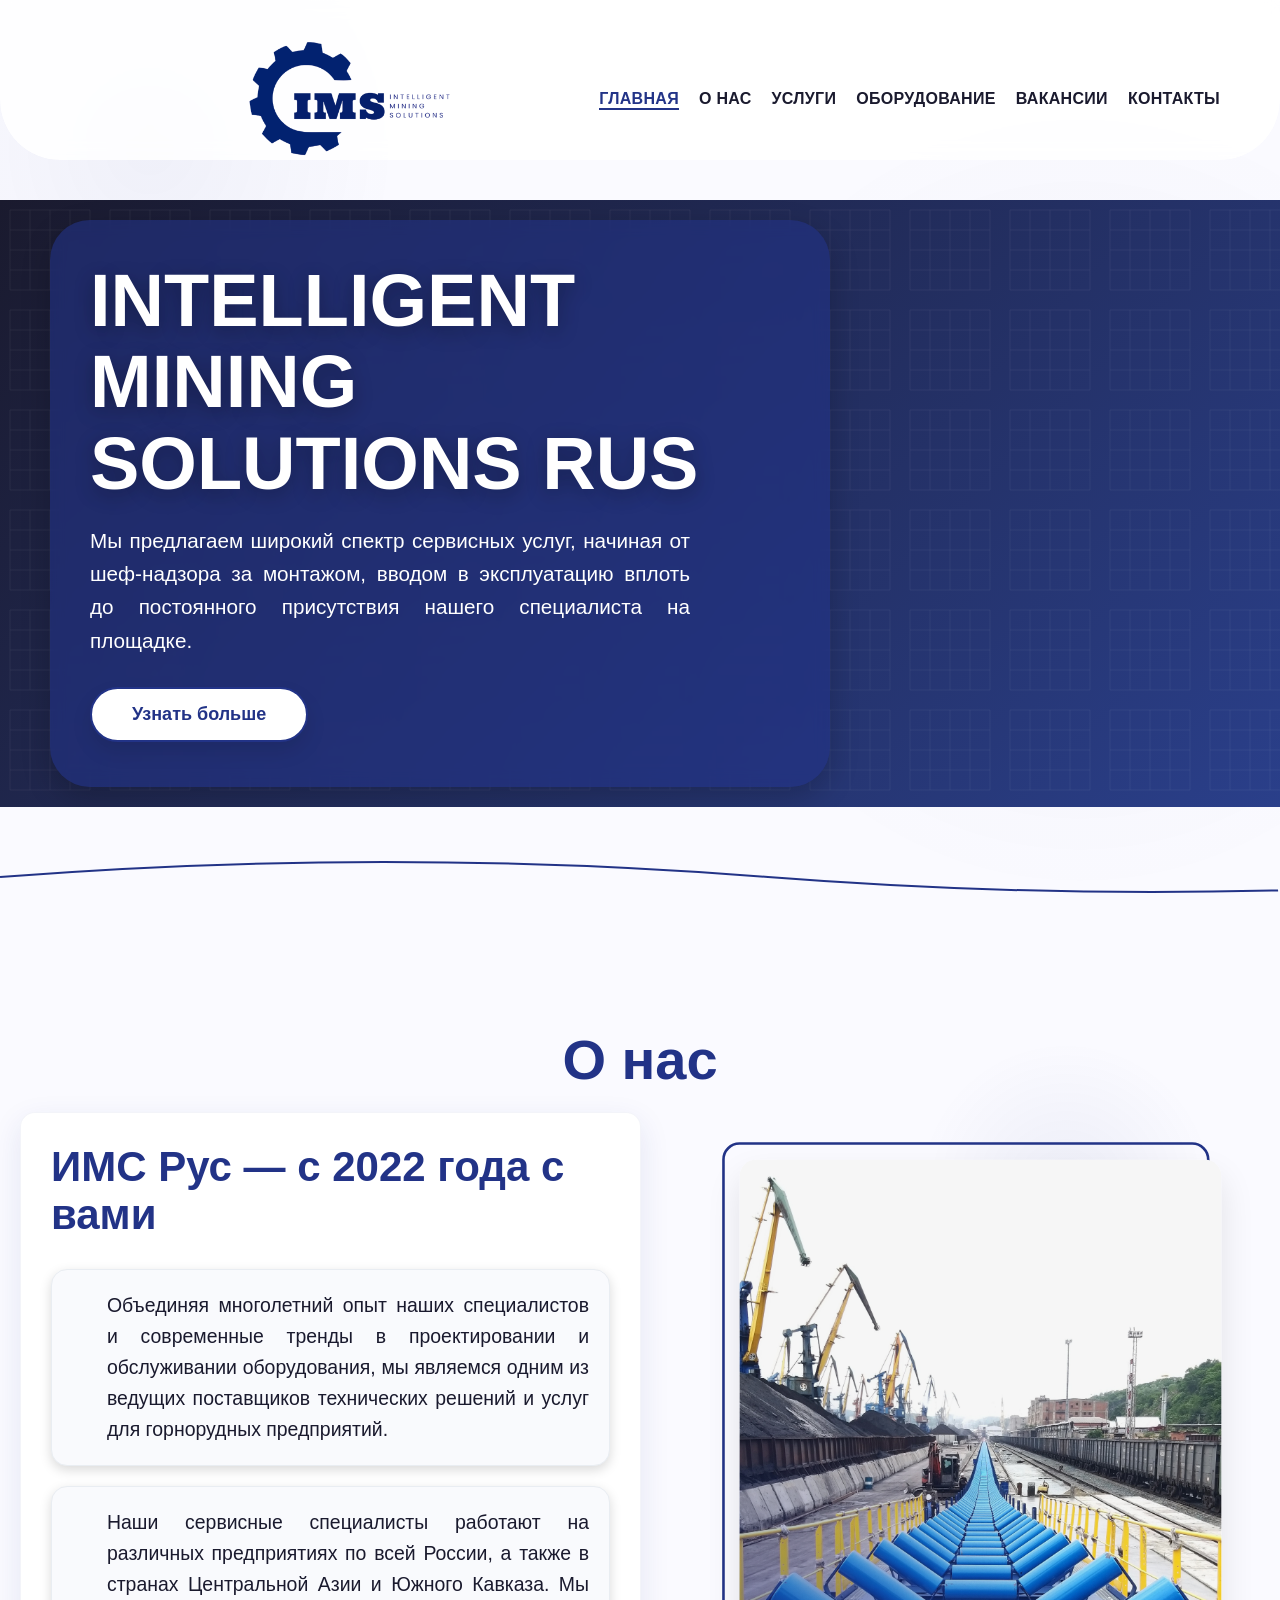
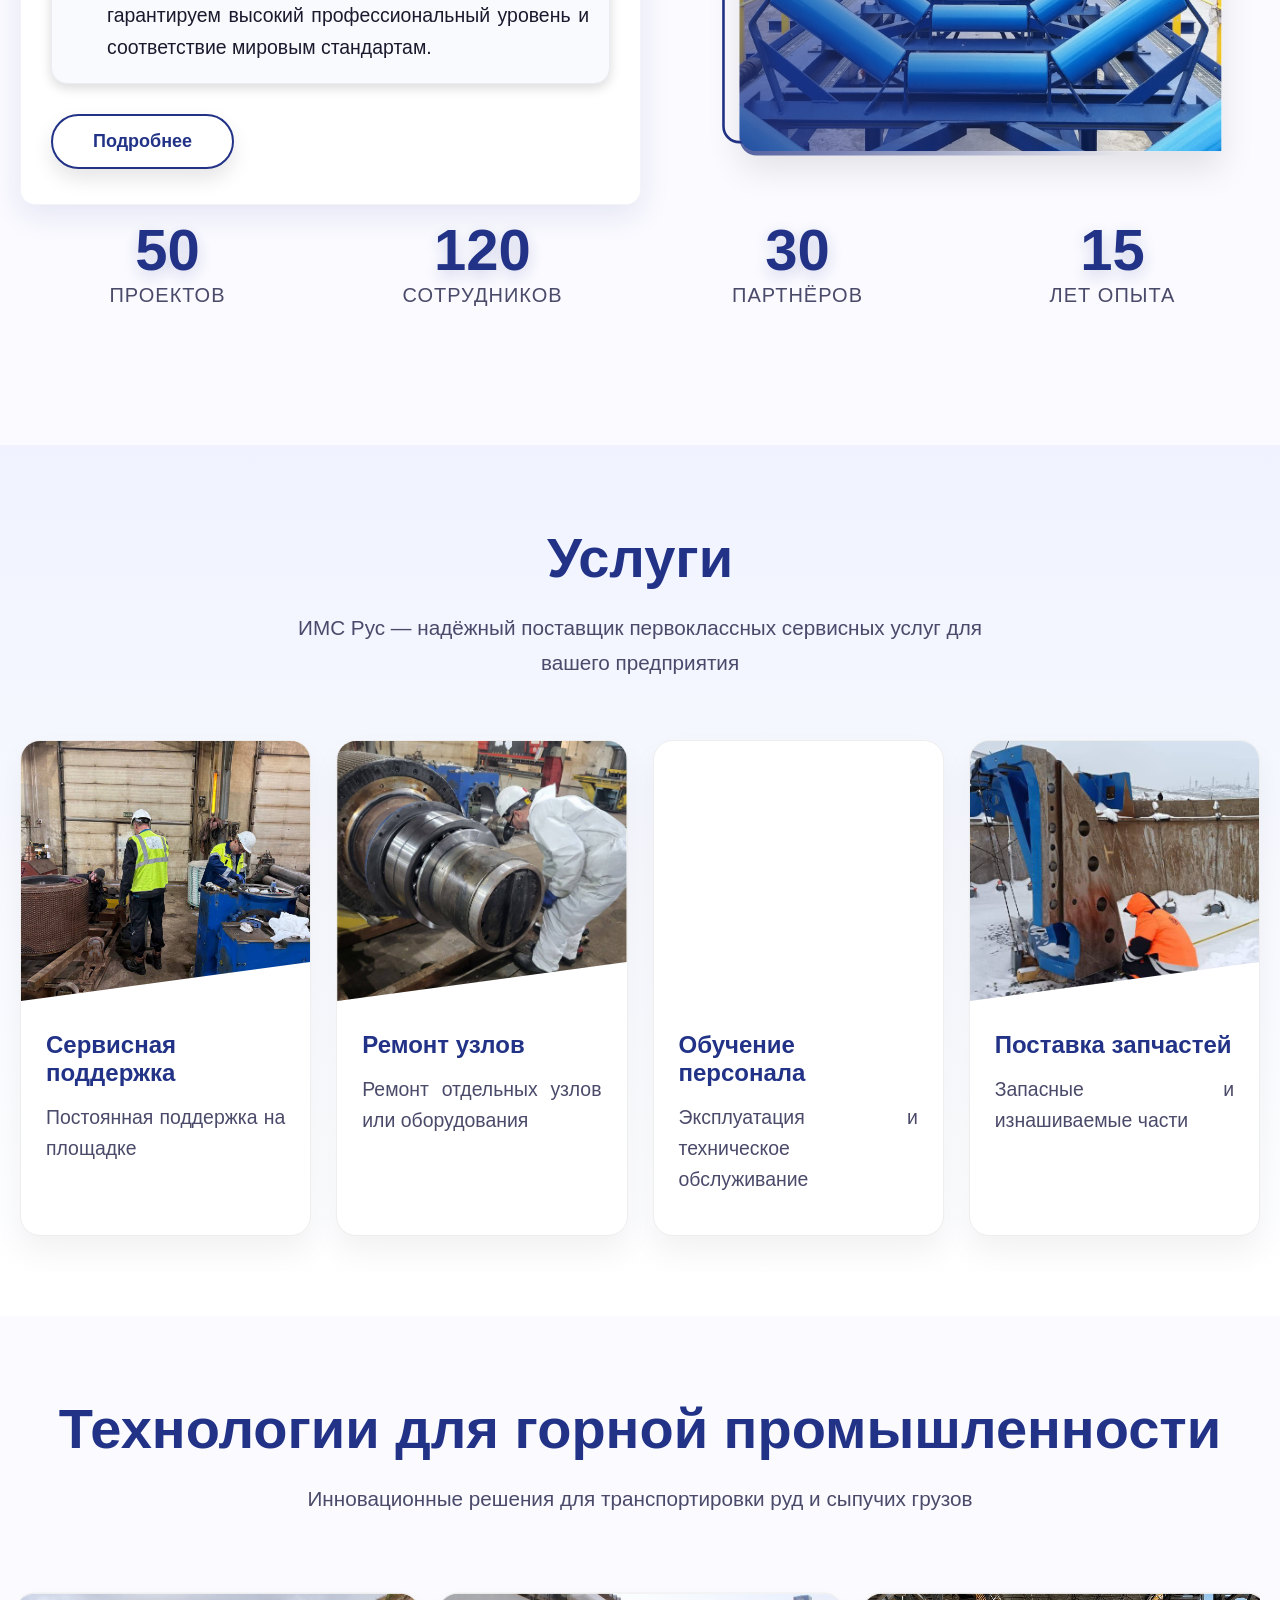
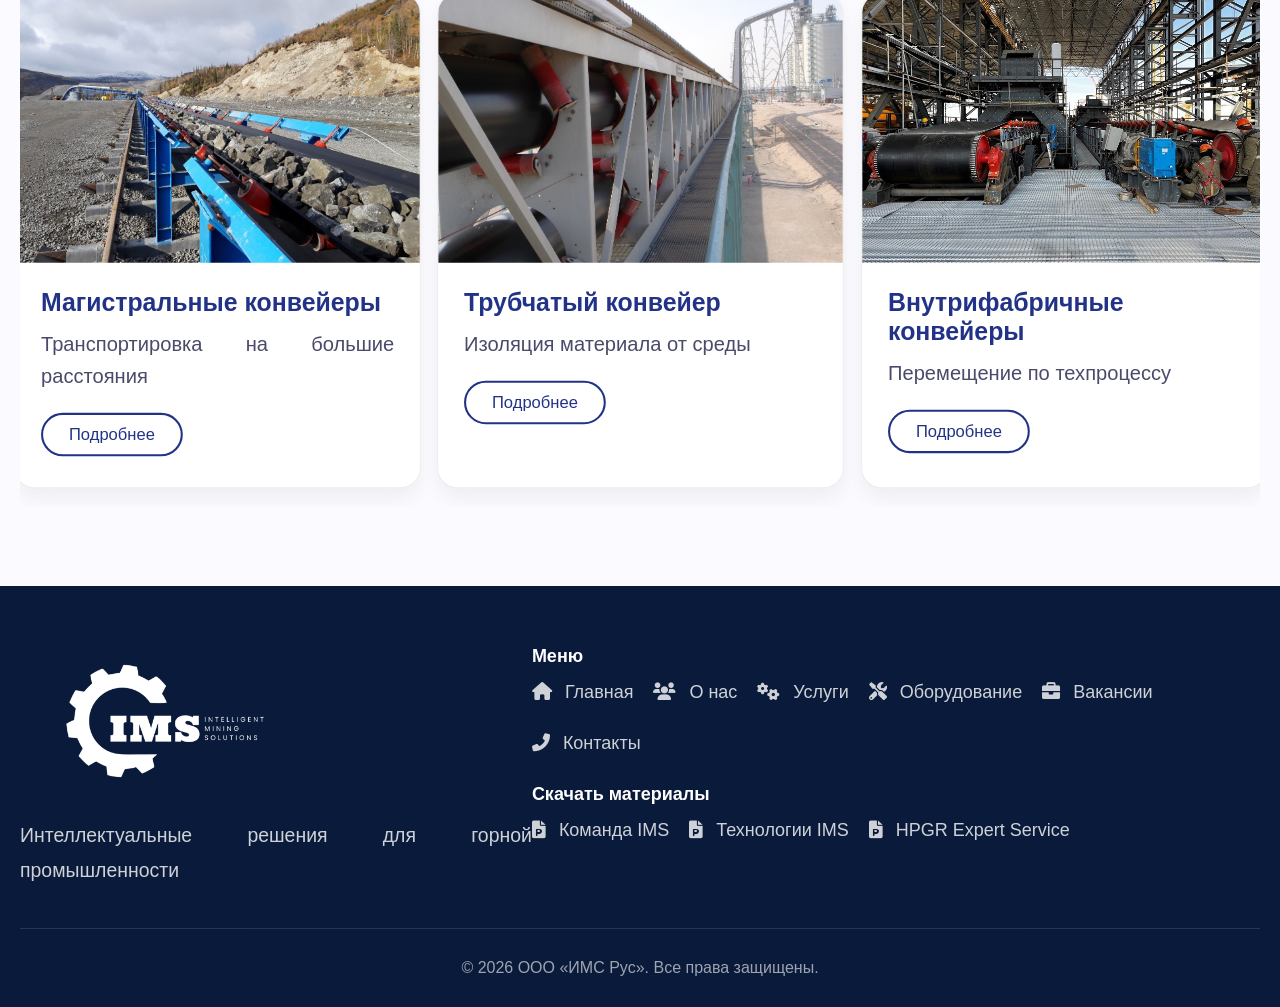
==== commit 8eb6c671: "Add files via upload" ====
--- a/index.html
+++ b/index.html
@@ -150,7 +150,7 @@
                         </div>
                     </div>
                     <div class="service-card">
-                        <div class="service-card__image" style="background-image: url('images/dydya.JPG');"></div>
+                        <div class="service-card__image" style="background-image: url('images/dura.jpg');"></div>
                         <div class="service-card__content">
                             <h3 class="service-card__title"><a href="servise.html">Обучение персонала</a></h3>
                             <p class="service-card__text">Эксплуатация и техническое обслуживание</p>
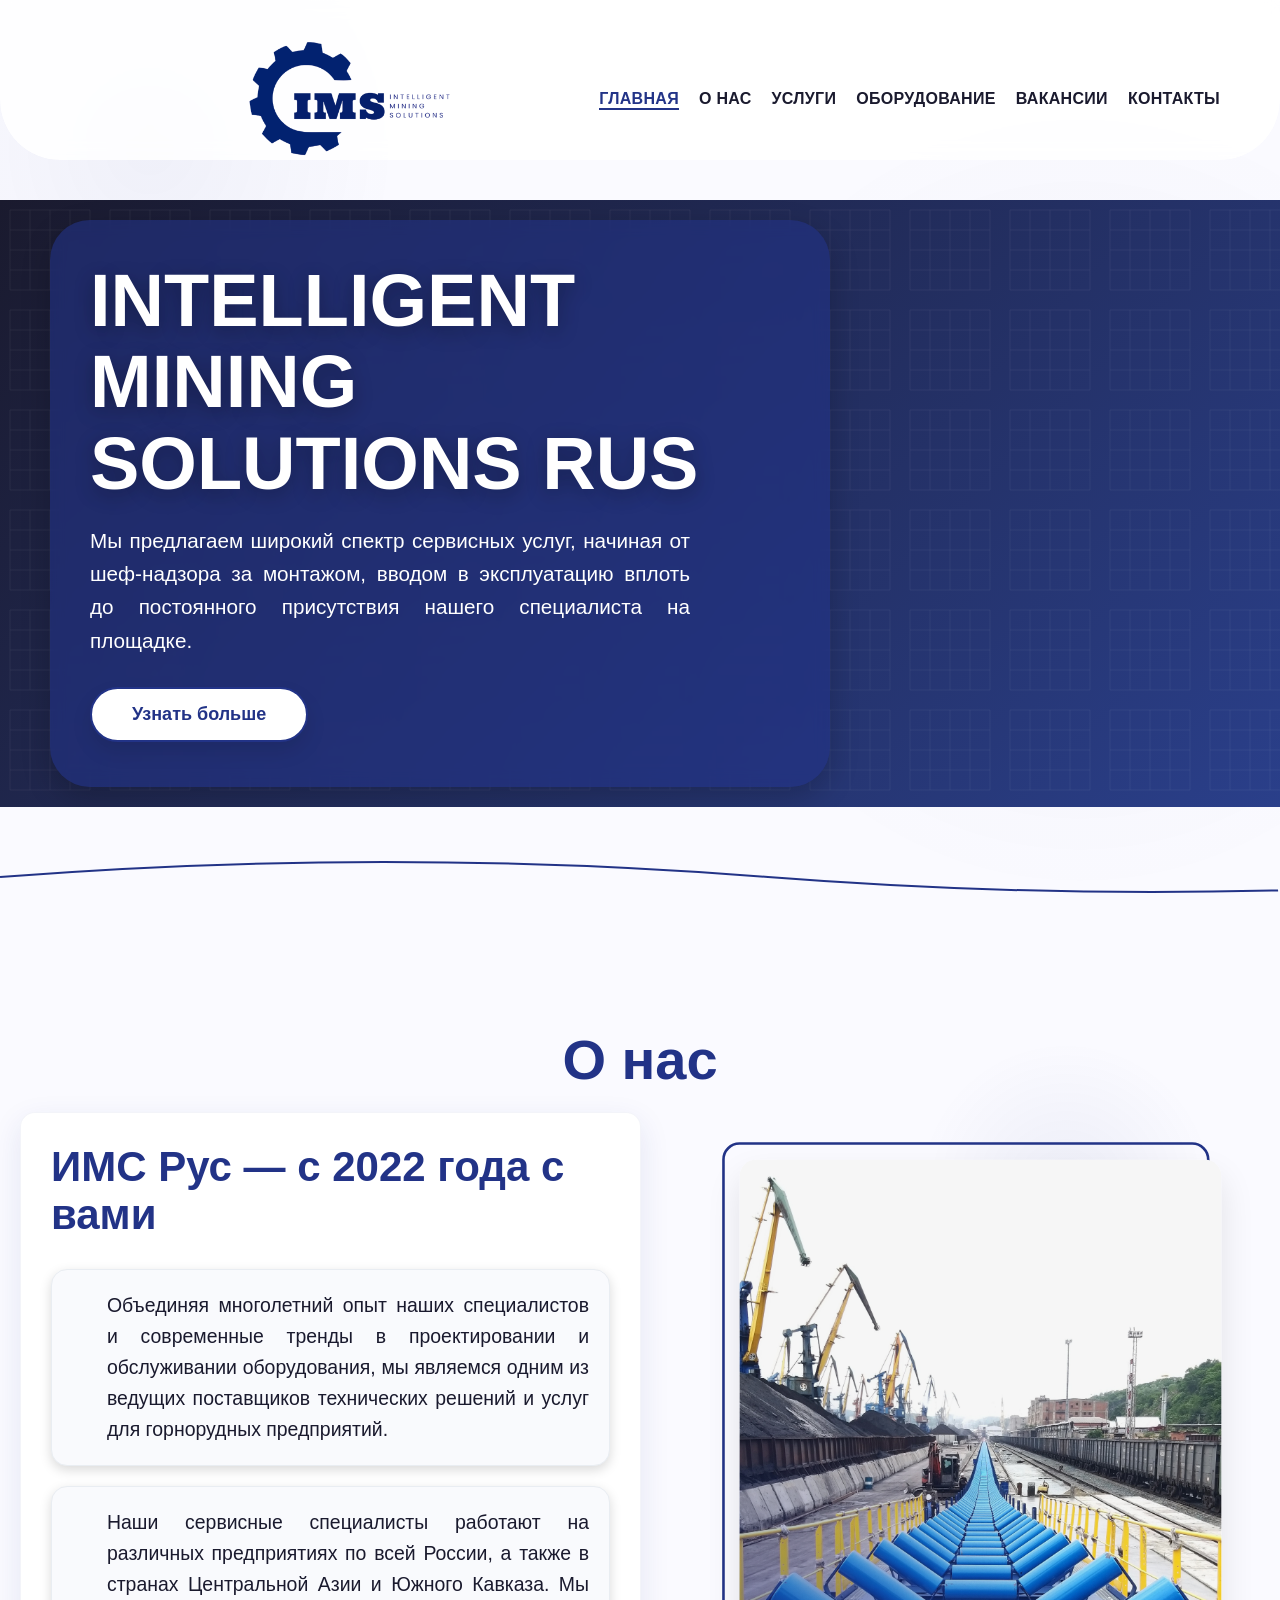
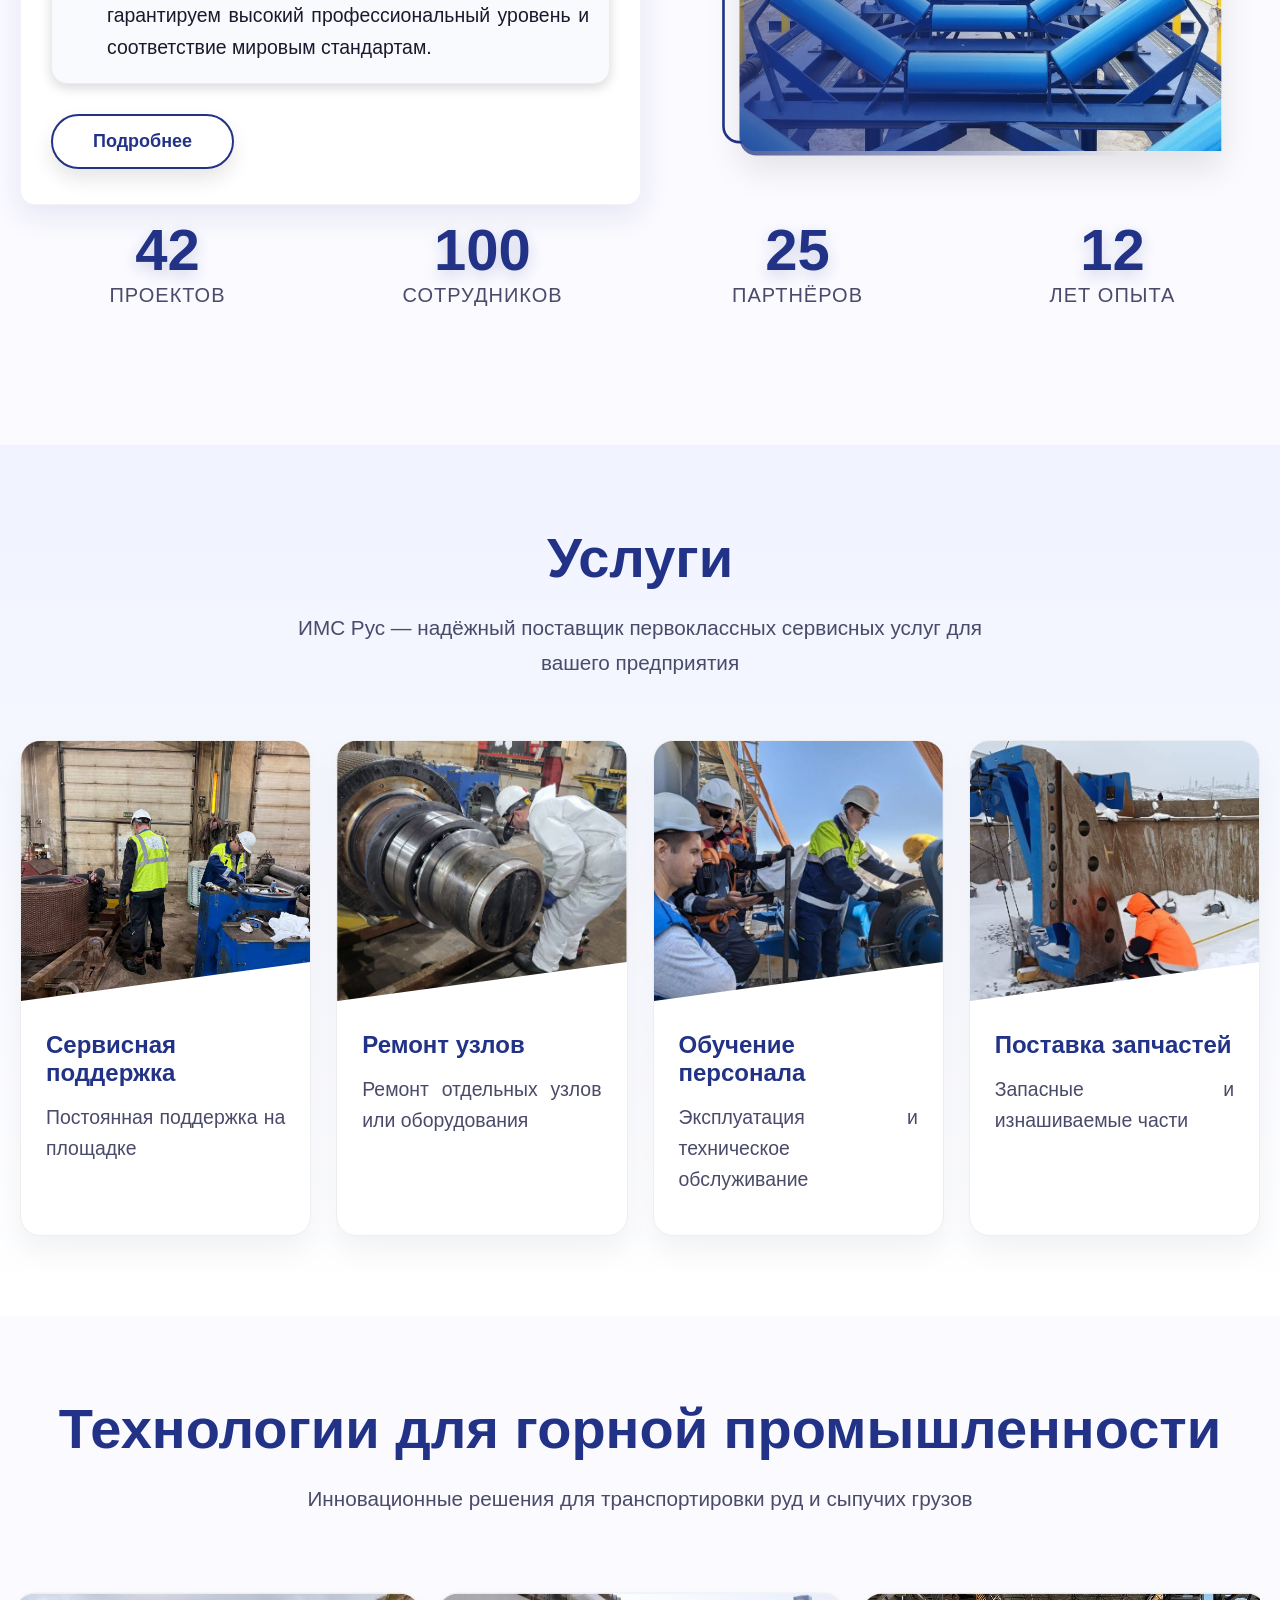
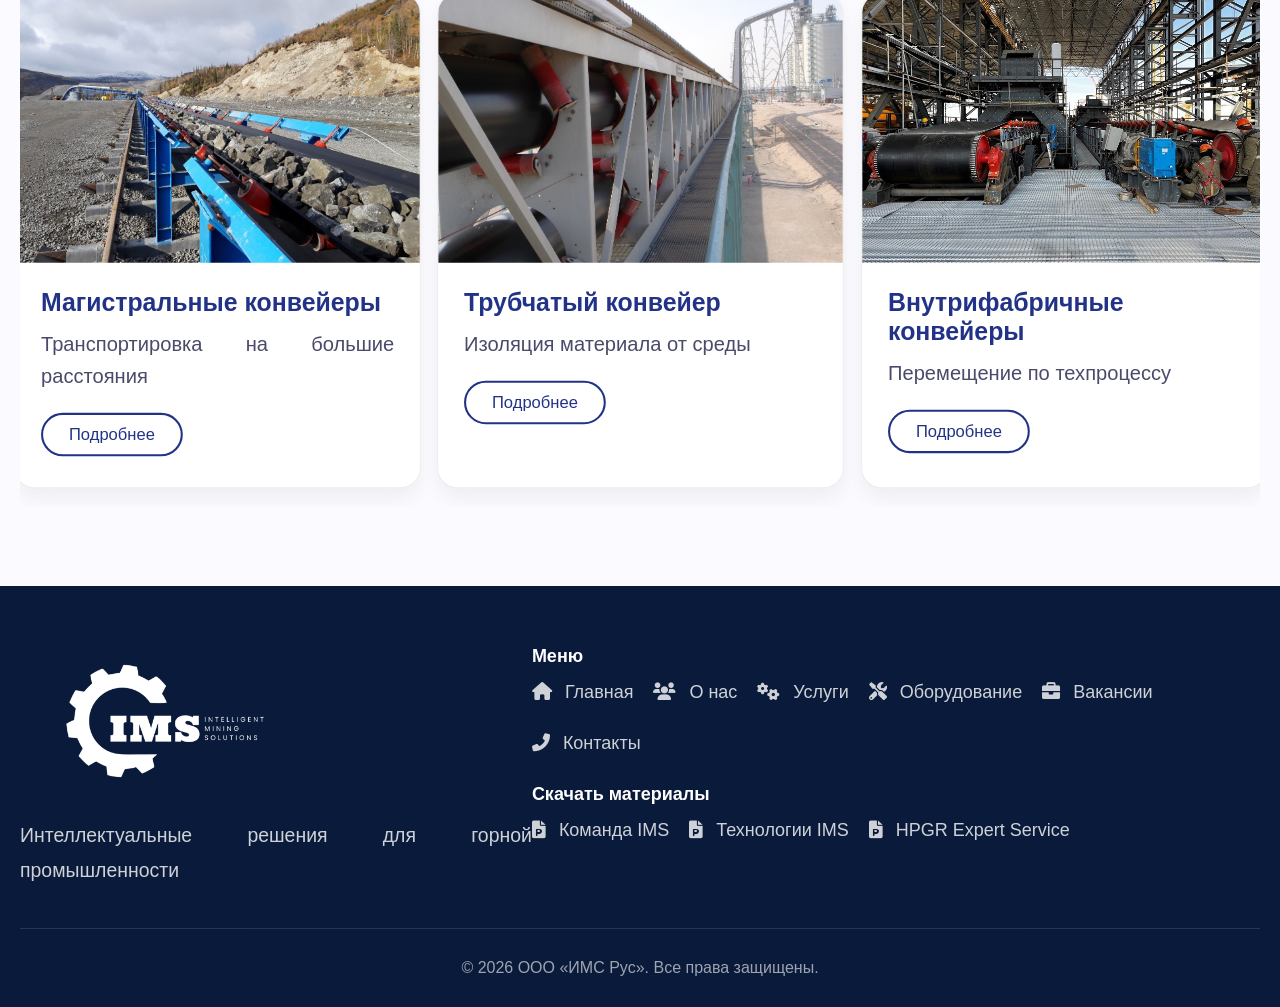
==== commit 333a2b29: "Add files via upload" ====
--- a/index.html
+++ b/index.html
@@ -150,7 +150,7 @@
                         </div>
                     </div>
                     <div class="service-card">
-                        <div class="service-card__image" style="background-image: url('images/dura.jpg');"></div>
+                        <div class="service-card__image" style="background-image: url('images/dura1.jpg');"></div>
                         <div class="service-card__content">
                             <h3 class="service-card__title"><a href="servise.html">Обучение персонала</a></h3>
                             <p class="service-card__text">Эксплуатация и техническое обслуживание</p>
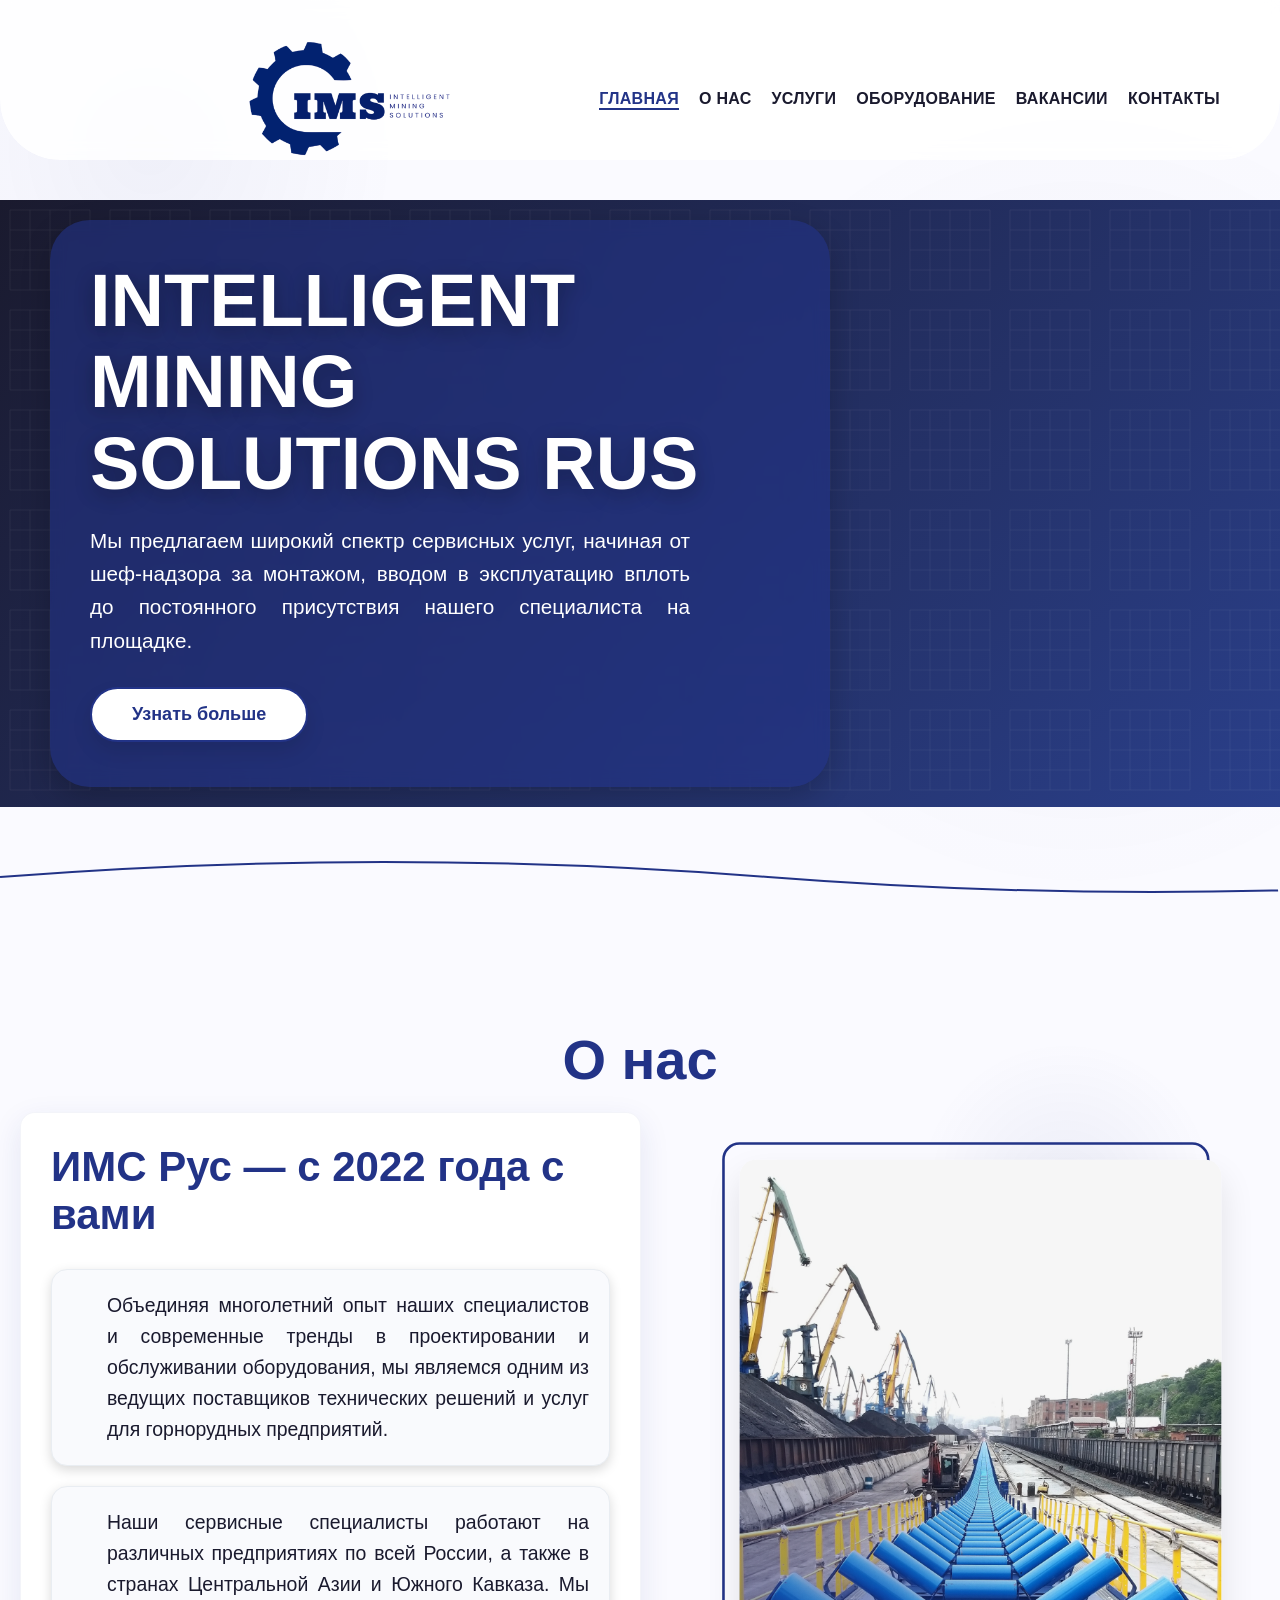
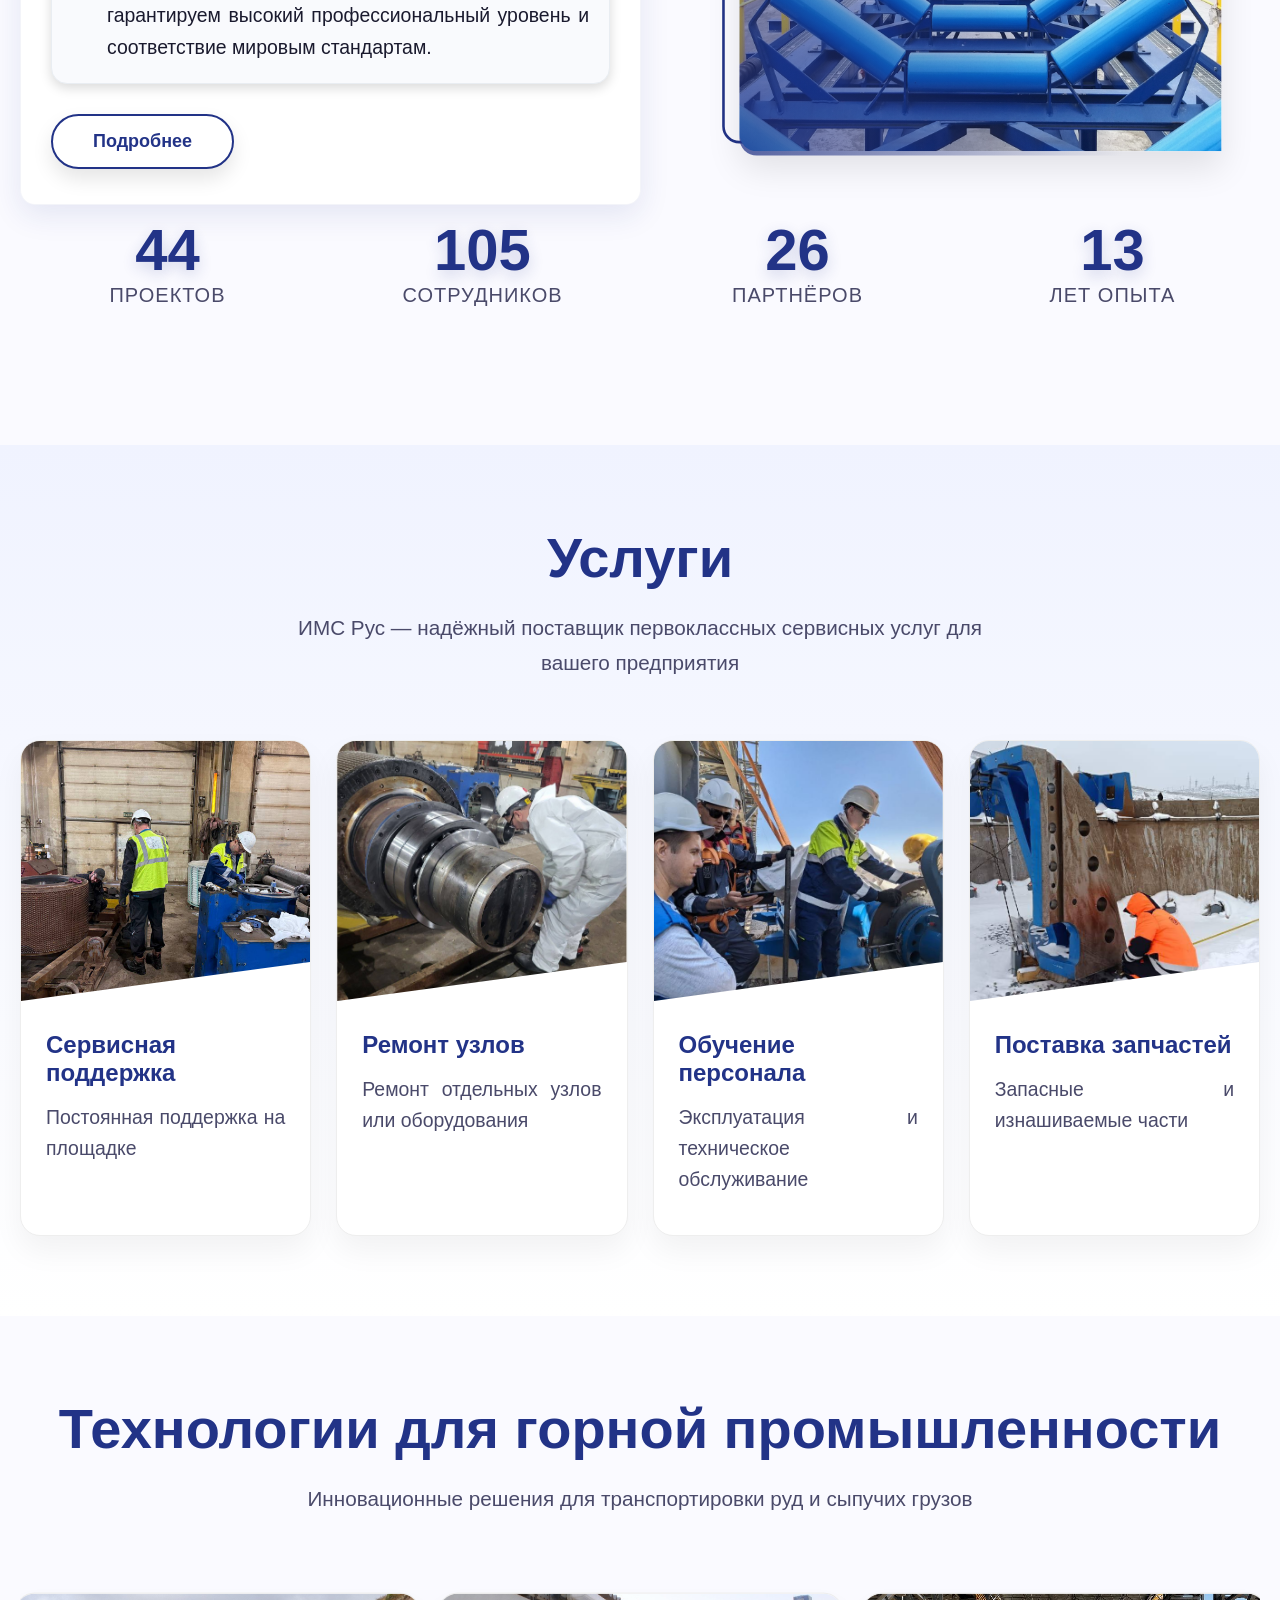
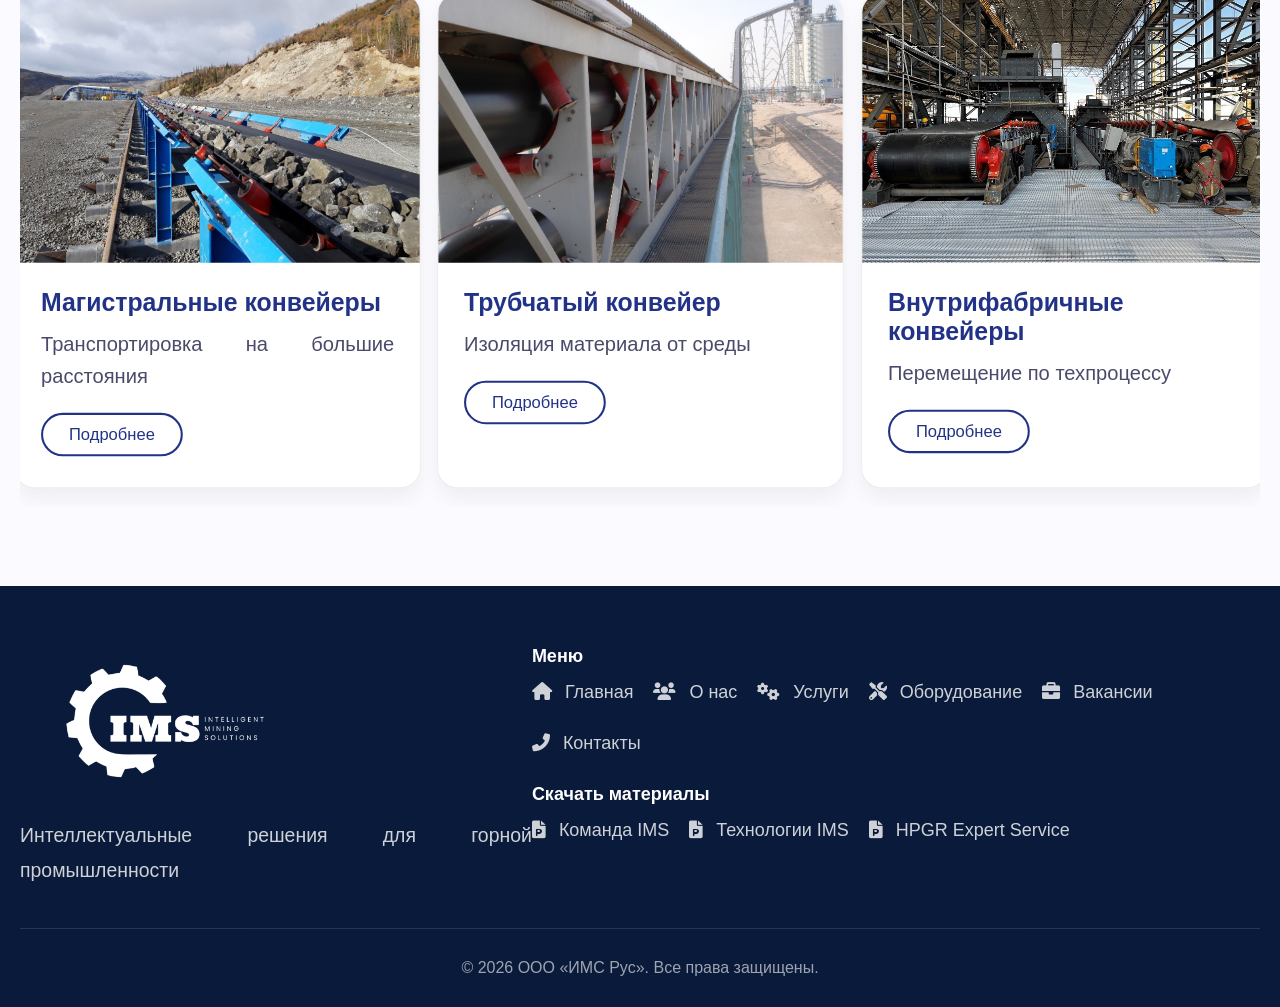
==== commit 996132f5: "Add files via upload" ====
--- a/index.html
+++ b/index.html
@@ -9,6 +9,7 @@
     <link href="https://fonts.googleapis.com/css2?family=Inter:wght@400;700&family=Roboto:wght@400;700&family=Open+Sans:wght@400;700&display=swap" rel="stylesheet">
     <link rel="stylesheet" href="https://cdnjs.cloudflare.com/ajax/libs/font-awesome/6.0.0-beta3/css/all.min.css">
     <link rel="stylesheet" href="css/style.css">
+    <link rel="shortcut icon" href="images/ico.png" type="image/png">
     <script src="https://cdn.jsdelivr.net/particles.js/2.0.0/particles.min.js"></script>
 </head>
 <body>
